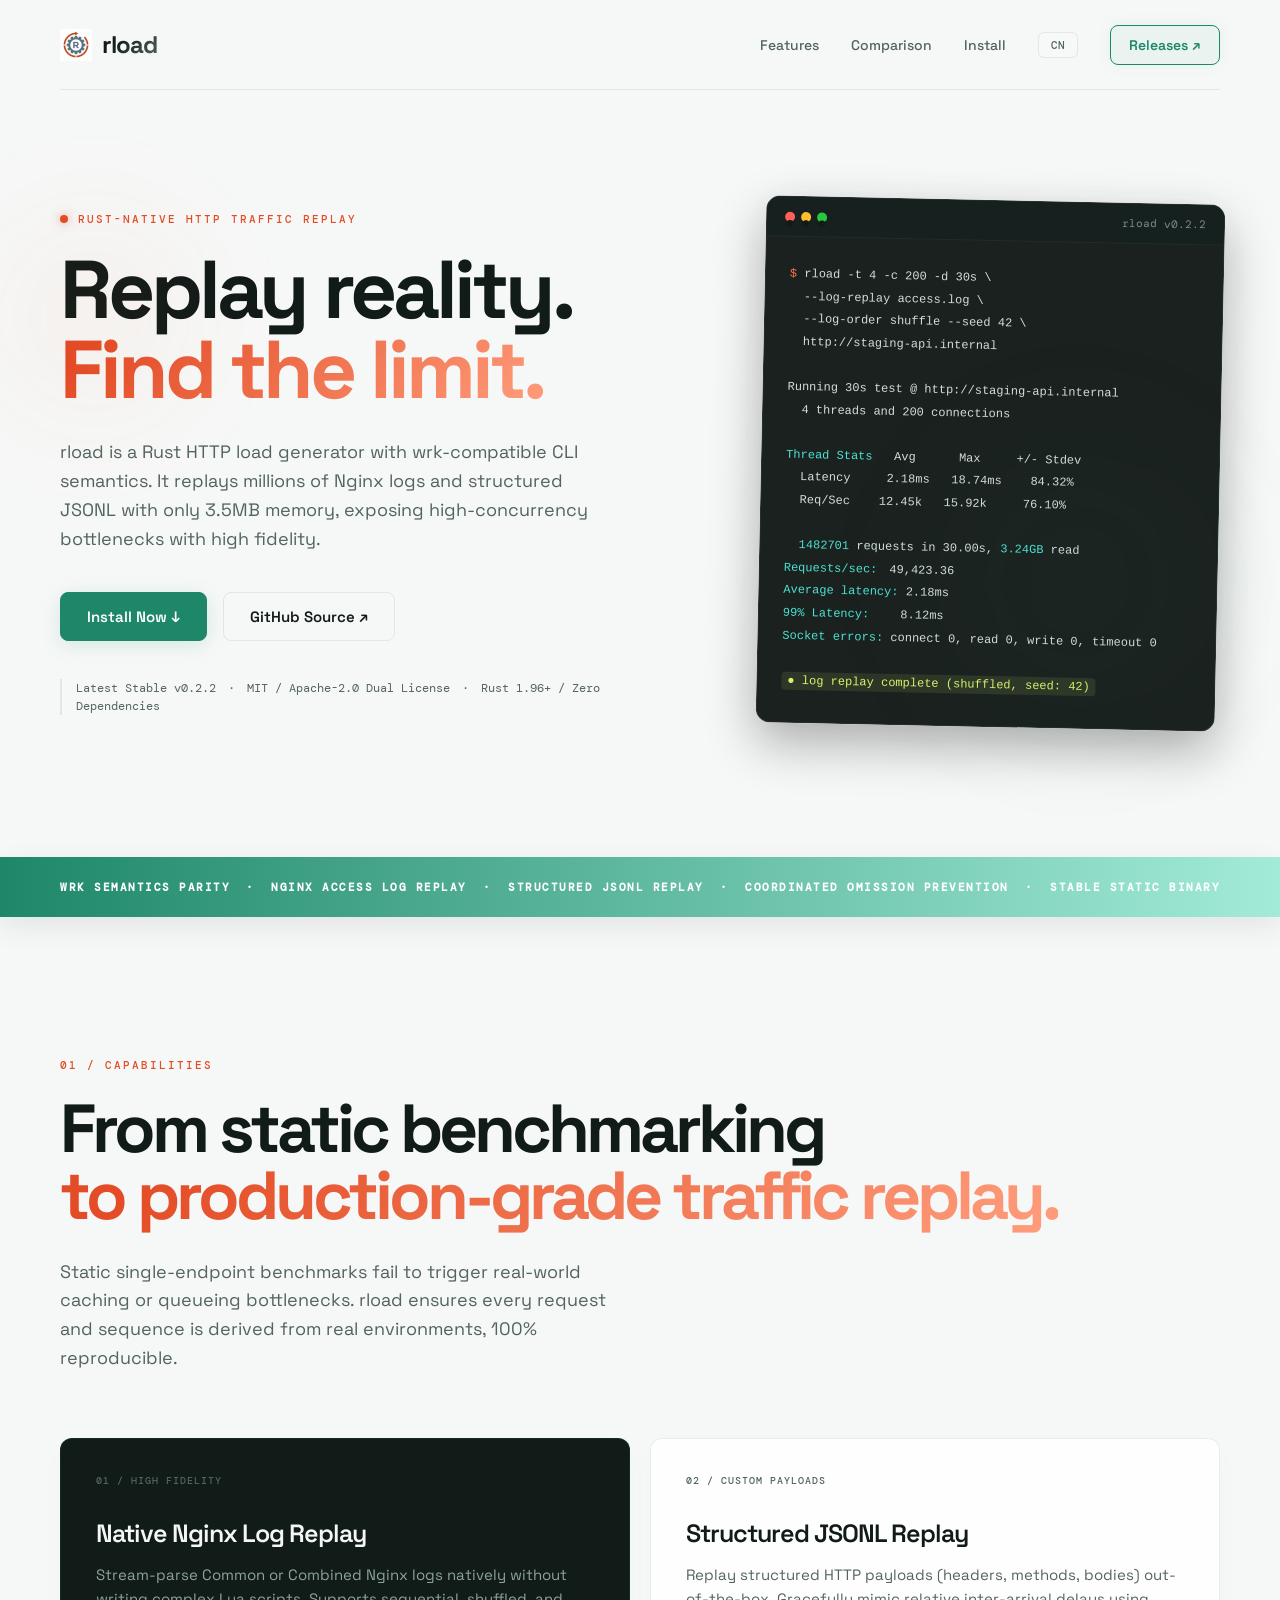
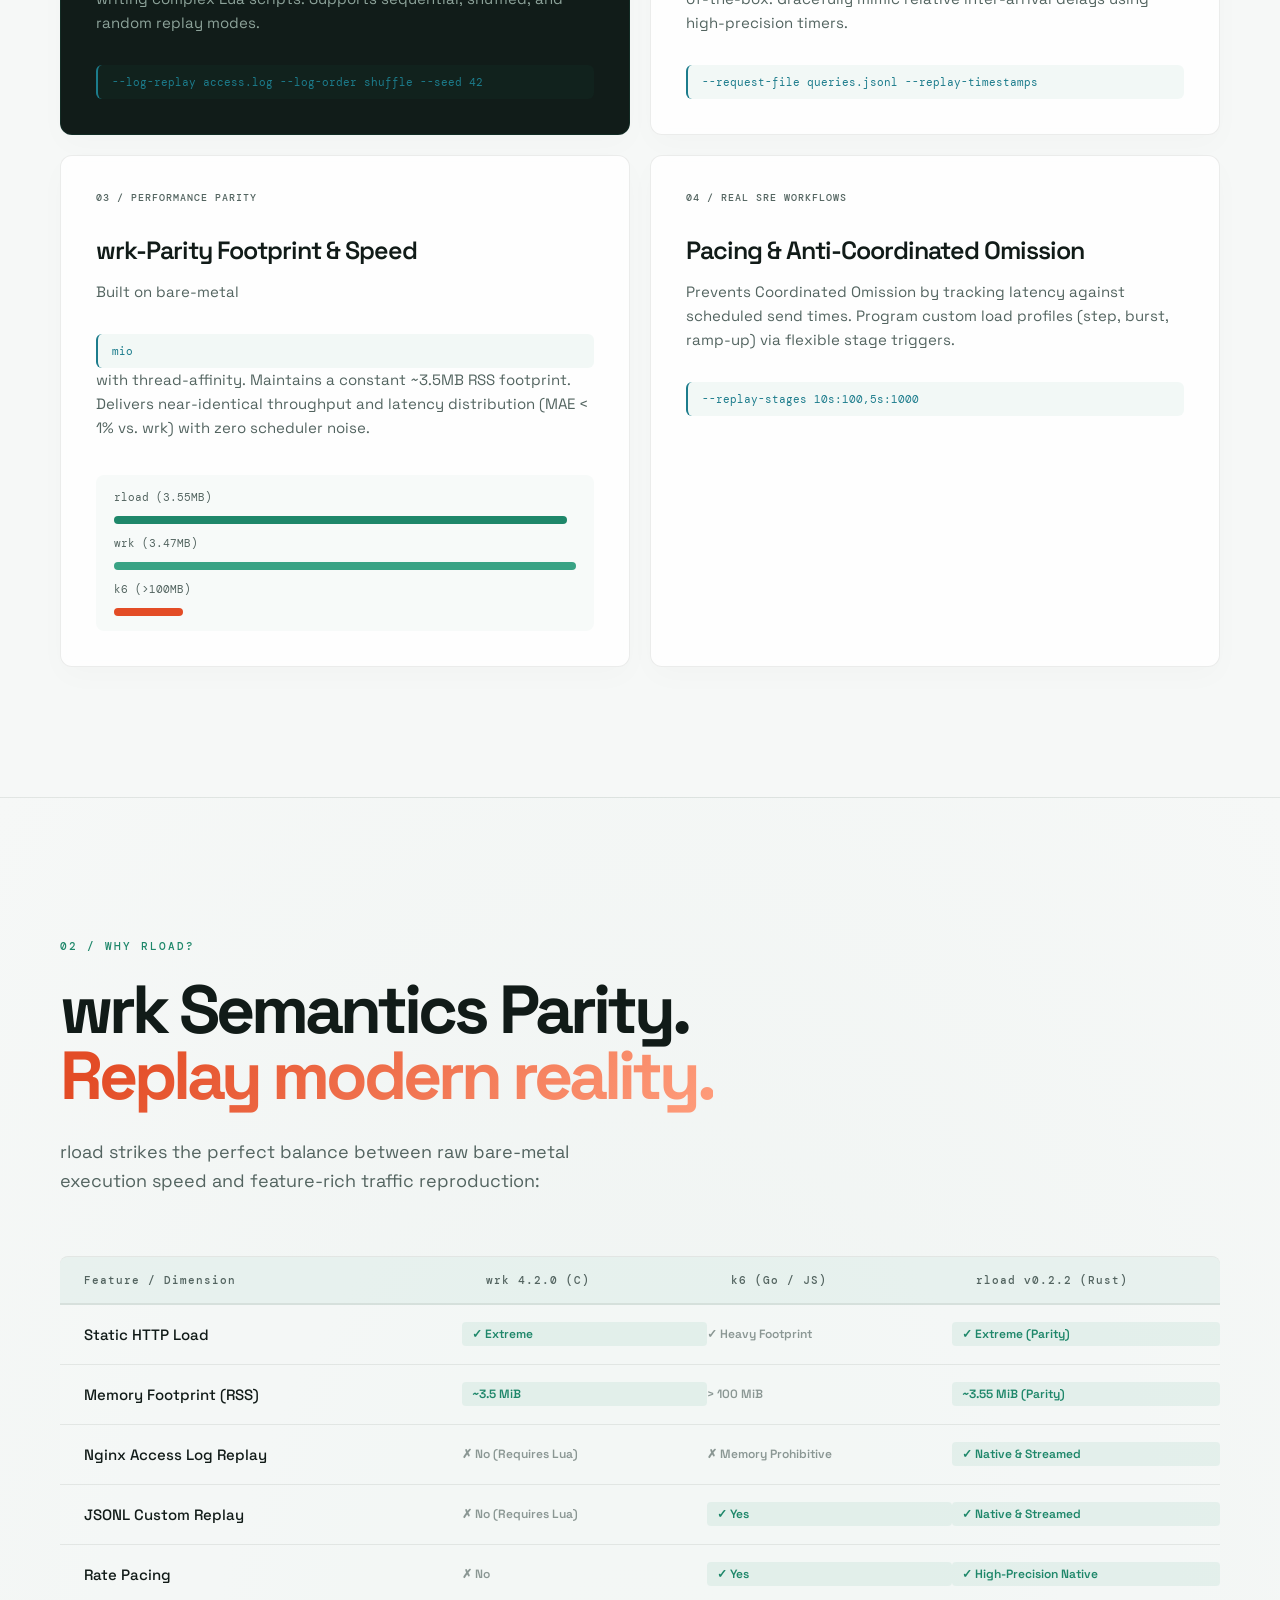
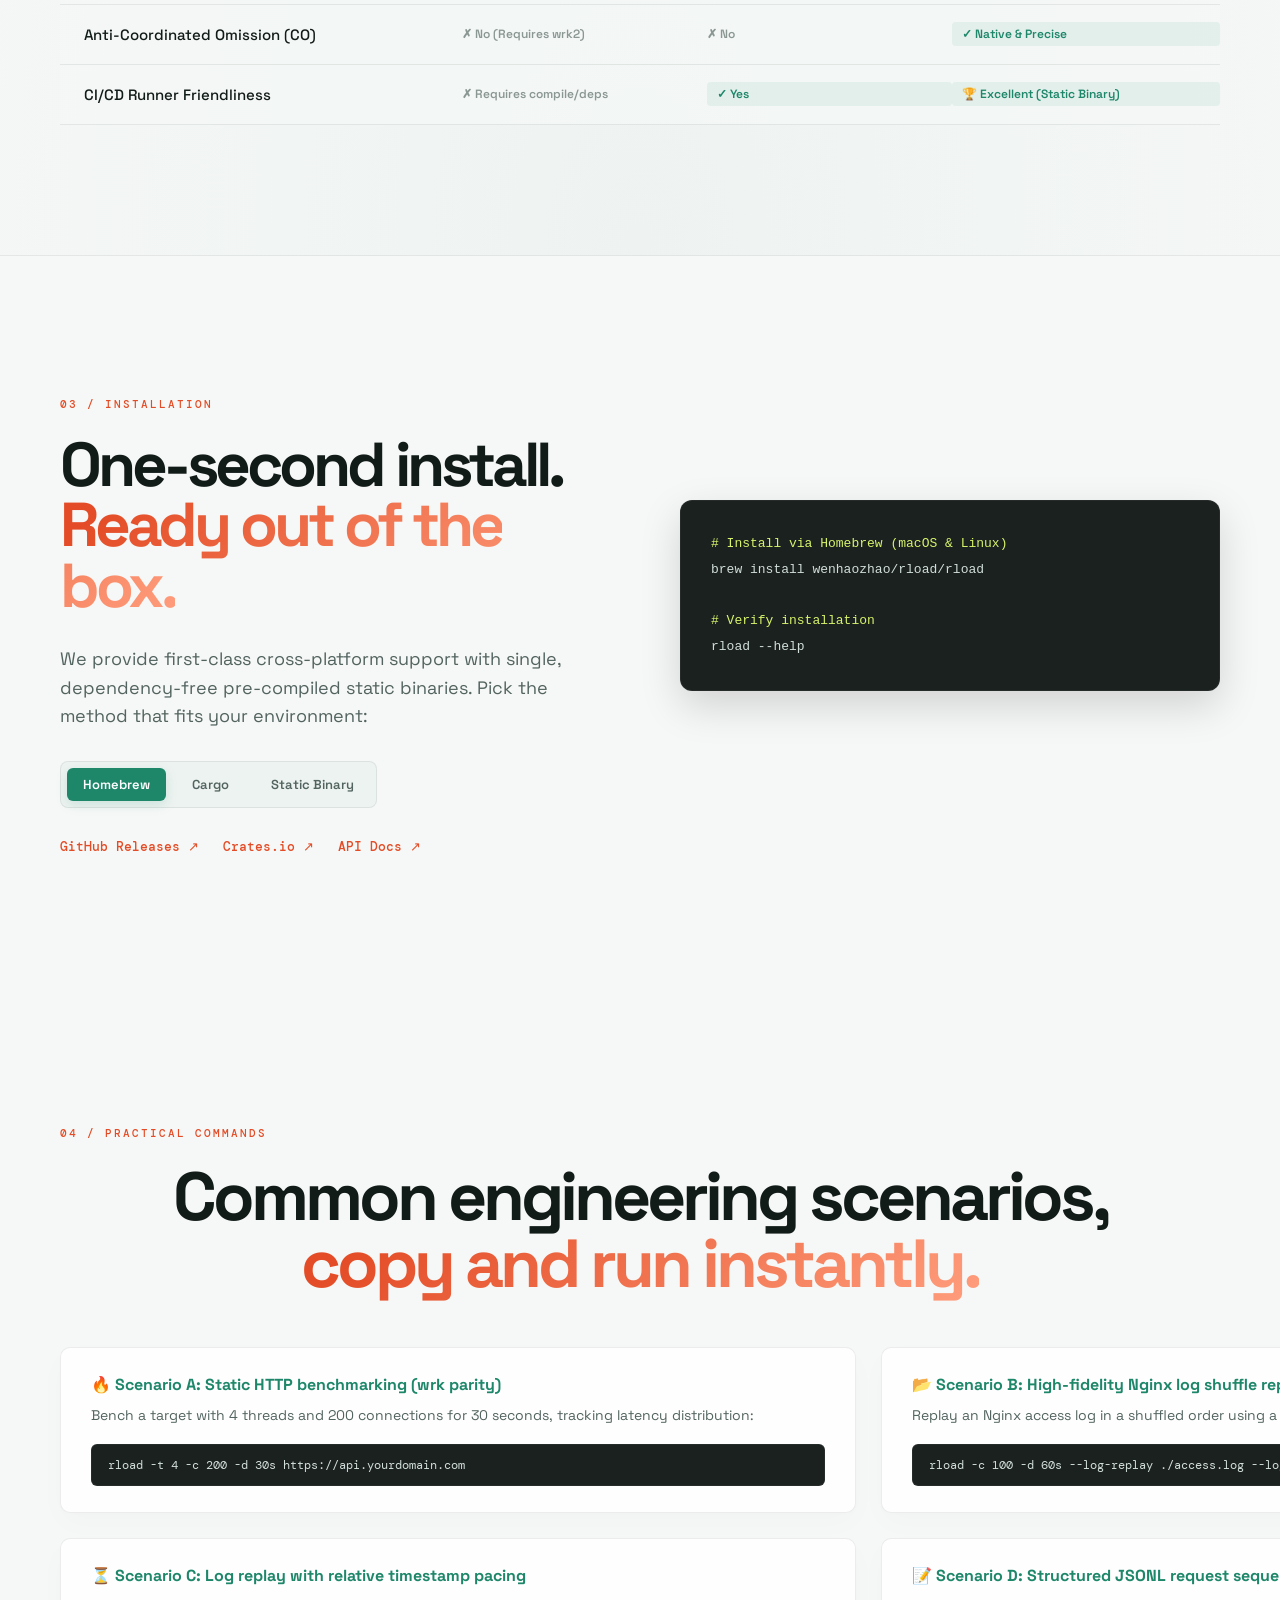
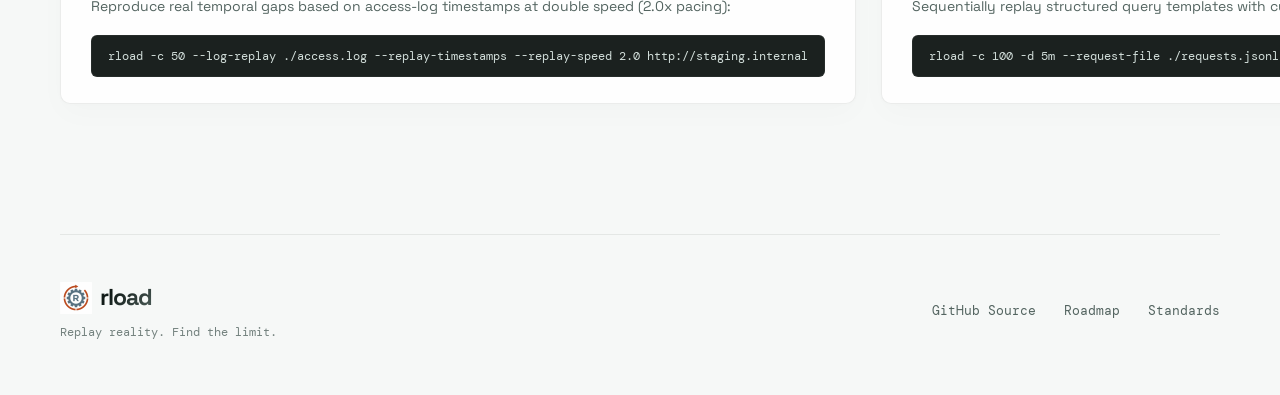
==== website/index.html @ a9c8fddb "Update website for rload 0.2.4" ====
<!doctype html>
<html lang="en">
<head>
  <meta charset="utf-8">
  <meta name="viewport" content="width=device-width,initial-scale=1">
  <meta name="description" content="rload: Rust-native high-performance HTTP load generator and high-fidelity traffic replay engine.">
  <title>rload 0.2.4 · Replay reality. Find the limit.</title>
  <link rel="stylesheet" href="styles.css">
</head>
<body>
  <!-- Header Navigation -->
  <header class="nav wrap" id="header">
    <a class="logo" href="#top">
      <img src="logo.png" alt="rload logo" class="logo-img">
      <span>rload</span>
    </a>
    <nav>
      <a href="#features">Features</a>
      <a href="#compare">Comparison</a>
      <a href="#install">Install</a>
      <a href="./index.zh-cn.html" class="lang-switch">CN</a>
      <a class="nav-cta" href="https://github.com/wenhaozhao/rload/releases">Releases ↗</a>
    </nav>
  </header>

  <main id="top">
    <!-- Hero Section -->
    <section class="hero wrap" id="hero-section">
      <div class="hero-content">
        <p class="eyebrow"><i></i> RUST-NATIVE HTTP TRAFFIC REPLAY</p>
        <h1>Replay reality.<br><em>Find the limit.</em></h1>
        <p class="lead">rload is a Rust HTTP load generator with wrk-compatible CLI semantics. It replays millions of Nginx logs and structured JSONL with only 3.5MB memory, exposing high-concurrency bottlenecks with high fidelity.</p>
        <div class="actions">
          <a class="button primary" href="#install">Install Now ↓</a>
          <a class="button" href="https://github.com/wenhaozhao/rload" target="_blank" rel="noopener noreferrer">GitHub Source ↗</a>
        </div>
        <p class="meta">Latest Stable v0.2.2　·　MIT / Apache-2.0 Dual License　·　Rust 1.96+ / Zero Dependencies</p>
      </div>

      <!-- Terminal Preview -->
      <div class="terminal" id="terminal-preview">
        <div class="term-head">
          <span>●</span><span>●</span><span>●</span>
          <b>rload v0.2.2</b>
        </div>
        <pre><code><em>$</em> rload -t 4 -c 200 -d 30s \<br>  --log-replay access.log \<br>  --log-order shuffle --seed 42 \<br>  http://staging-api.internal<br><br>Running 30s test @ http://staging-api.internal<br>  4 threads and 200 connections<br><br><strong>Thread Stats</strong>   Avg      Max     +/- Stdev<br>  Latency     2.18ms   18.74ms    84.32%<br>  Req/Sec    12.45k   15.92k     76.10%<br><br>  <strong>1482701</strong> requests in 30.00s, <strong>3.24GB</strong> read<br><strong>Requests/sec:</strong>　49,423.36<br><strong>Average latency:</strong> 2.18ms<br><strong>99% Latency:</strong>　　 8.12ms<br><strong>Socket errors:</strong> connect 0, read 0, write 0, timeout 0<br><br><mark>● log replay complete (shuffled, seed: 42)</mark></code></pre>
      </div>
    </section>

    <!-- Scrolling Ribbon -->
    <div class="ribbon" id="feature-ribbon">
      <div class="wrap">
        <span>WRK SEMANTICS PARITY</span>
        <span>·</span>
        <span>NGINX ACCESS LOG REPLAY</span>
        <span>·</span>
        <span>STRUCTURED JSONL REPLAY</span>
        <span>·</span>
        <span>COORDINATED OMISSION PREVENTION</span>
        <span>·</span>
        <span>STABLE STATIC BINARY</span>
      </div>
    </div>

    <!-- 01 Core Features -->
    <section id="features" class="section wrap">
      <p class="eyebrow">01 / Capabilities</p>
      <h2>From static benchmarking<br><em>to production-grade traffic replay.</em></h2>
      <p class="section-lead">Static single-endpoint benchmarks fail to trigger real-world caching or queueing bottlenecks. rload ensures every request and sequence is derived from real environments, 100% reproducible.</p>
      
      <div class="cards" id="feature-cards">
        <article class="card dark">
          <small>01 / HIGH FIDELITY</small>
          <h3>Native Nginx Log Replay</h3>
          <p>Stream-parse Common or Combined Nginx logs natively without writing complex Lua scripts. Supports sequential, shuffled, and random replay modes.</p>
          <code>--log-replay access.log --log-order shuffle --seed 42</code>
        </article>
        
        <article class="card">
          <small>02 / CUSTOM PAYLOADS</small>
          <h3>Structured JSONL Replay</h3>
          <p>Replay structured HTTP payloads (headers, methods, bodies) out-of-the-box. Gracefully mimic relative inter-arrival delays using high-precision timers.</p>
          <code>--request-file queries.jsonl --replay-timestamps</code>
        </article>
        
        <article class="card">
          <small>03 / PERFORMANCE PARITY</small>
          <h3>wrk-Parity Footprint & Speed</h3>
          <p>Built on bare-metal <code>mio</code> with thread-affinity. Maintains a constant ~3.5MB RSS footprint. Delivers near-identical throughput and latency distribution (MAE &lt; 1% vs. wrk) with zero scheduler noise.</p>
          <div class="bars">
            <span class="bar-label">rload (3.55MB)</span><i></i>
            <span class="bar-label">wrk (3.47MB)</span><i></i>
            <span class="bar-label">k6 (&gt;100MB)</span><i></i>
          </div>
        </article>
        
        <article class="card orange">
          <small>04 / REAL SRE WORKFLOWS</small>
          <h3>Pacing & Anti-Coordinated Omission</h3>
          <p>Prevents Coordinated Omission by tracking latency against scheduled send times. Program custom load profiles (step, burst, ramp-up) via flexible stage triggers.</p>
          <code>--replay-stages 10s:100,5s:1000</code>
        </article>
      </div>
    </section>

    <!-- 02 Comparison Section -->
    <section id="compare" class="contrast">
      <div class="section wrap">
        <p class="eyebrow lime">02 / Why rload?</p>
        <h2>wrk Semantics Parity.<br><em>Replay modern reality.</em></h2>
        <p class="section-lead" style="color: var(--text-muted); margin-bottom: 40px;">rload strikes the perfect balance between raw bare-metal execution speed and feature-rich traffic reproduction:</p>
        
        <div class="table" id="comparison-table">
          <div class="thead">
            <span>Feature / Dimension</span>
            <span>wrk 4.2.0 (C)</span>
            <span>k6 (Go / JS)</span>
            <span>rload v0.2.2 (Rust)</span>
          </div>
          <div>
            <span>Static HTTP Load</span>
            <b class="yes">✓ Extreme</b>
            <b class="no">✓ Heavy Footprint</b>
            <b class="yes">✓ Extreme (Parity)</b>
          </div>
          <div>
            <span>Memory Footprint (RSS)</span>
            <b class="yes">~3.5 MiB</b>
            <b class="no">&gt; 100 MiB</b>
            <b class="yes">~3.55 MiB (Parity)</b>
          </div>
          <div>
            <span>Nginx Access Log Replay</span>
            <b class="no">✗ No (Requires Lua)</b>
            <b class="no">✗ Memory Prohibitive</b>
            <b class="yes">✓ Native & Streamed</b>
          </div>
          <div>
            <span>JSONL Custom Replay</span>
            <b class="no">✗ No (Requires Lua)</b>
            <b class="yes">✓ Yes</b>
            <b class="yes">✓ Native & Streamed</b>
          </div>
          <div>
            <span>Rate Pacing</span>
            <b class="no">✗ No</b>
            <b class="yes">✓ Yes</b>
            <b class="yes">✓ High-Precision Native</b>
          </div>
          <div>
            <span>Anti-Coordinated Omission (CO)</span>
            <b class="no">✗ No (Requires wrk2)</b>
            <b class="no">✗ No</b>
            <b class="yes">✓ Native & Precise</b>
          </div>
          <div>
            <span>CI/CD Runner Friendliness</span>
            <b class="no">✗ Requires compile/deps</b>
            <b class="yes">✓ Yes</b>
            <b class="yes">🏆 Excellent (Static Binary)</b>
          </div>
        </div>
      </div>
    </section>

    <!-- 03 Install Guidelines -->
    <section id="install" class="section wrap install">
      <div class="install-text">
        <p class="eyebrow">03 / Installation</p>
        <h2>One-second install.<br><em>Ready out of the box.</em></h2>
        <p class="section-lead">We provide first-class cross-platform support with single, dependency-free pre-compiled static binaries. Pick the method that fits your environment:</p>
        
        <div class="install-tabs">
          <button class="tab-btn active" onclick="switchInstallTab('brew')">Homebrew</button>
          <button class="tab-btn" onclick="switchInstallTab('cargo')">Cargo</button>
          <button class="tab-btn" onclick="switchInstallTab('binary')">Static Binary</button>
        </div>

        <div class="links">
          <a href="https://github.com/wenhaozhao/rload/releases" target="_blank" rel="noopener noreferrer">GitHub Releases ↗</a>
          <a href="https://crates.io/crates/rload" target="_blank" rel="noopener noreferrer">Crates.io ↗</a>
          <a href="https://docs.rs/rload" target="_blank" rel="noopener noreferrer">API Docs ↗</a>
        </div>
      </div>

      <div class="install-code-container">
        <!-- Homebrew Tab Code -->
        <pre class="install-code active" id="code-brew"><code><span># Install via Homebrew (macOS & Linux)</span><br>brew install wenhaozhao/rload/rload<br><br><span># Verify installation</span><br>rload --help</code></pre>
        
        <!-- Cargo Tab Code -->
        <pre class="install-code" id="code-cargo"><code><span># Install via cargo (for Rust toolchains)</span><br>cargo install rload<br><br><span># Ensure ~/.cargo/bin is in your PATH</span><br>rload --help</code></pre>
        
        <!-- Static Binary Tab Code -->
        <pre class="install-code" id="code-binary"><code><span># For container & minimal server environments</span><br><span># 1. Download the archive for your architecture from GitHub Releases</span><br><span># 2. Extract and move the binary into your PATH, e.g.:</span><br>tar -xvf rload-v0.2.2-x86_64-unknown-linux-musl.tar.gz<br>sudo mv rload /usr/local/bin/<br><br><span># 3. Verify execution</span><br>rload --help</code></pre>
      </div>
    </section>

    <!-- 04 Practical Commands -->
    <section class="section wrap quickstart" id="quickstart-section">
      <p class="eyebrow">04 / Practical Commands</p>
      <h2>Common engineering scenarios,<br><em>copy and run instantly.</em></h2>
      <div class="quickstart-grid">
        <div class="qs-item">
          <h4>🔥 Scenario A: Static HTTP benchmarking (wrk parity)</h4>
          <p>Bench a target with 4 threads and 200 connections for 30 seconds, tracking latency distribution:</p>
          <pre><code>rload -t 4 -c 200 -d 30s https://api.yourdomain.com</code></pre>
        </div>
        <div class="qs-item">
          <h4>📂 Scenario B: High-fidelity Nginx log shuffle replay</h4>
          <p>Replay an Nginx access log in a shuffled order using a deterministic seed for reproducible results:</p>
          <pre><code>rload -c 100 -d 60s --log-replay ./access.log --log-order shuffle --seed 12345 http://staging.internal</code></pre>
        </div>
        <div class="qs-item">
          <h4>⏳ Scenario C: Log replay with relative timestamp pacing</h4>
          <p>Reproduce real temporal gaps based on access-log timestamps at double speed (2.0x pacing):</p>
          <pre><code>rload -c 50 --log-replay ./access.log --replay-timestamps --replay-speed 2.0 http://staging.internal</code></pre>
        </div>
        <div class="qs-item">
          <h4>📝 Scenario D: Structured JSONL request sequence replay</h4>
          <p>Sequentially replay structured query templates with custom headers, methods, and payloads:</p>
          <pre><code>rload -c 100 -d 5m --request-file ./requests.jsonl http://staging.internal</code></pre>
        </div>
      </div>
    </section>
  </main>

  <!-- Footer -->
  <footer class="footer wrap">
    <div class="footer-brand">
      <a class="logo" href="#top">
        <img src="logo.png" alt="rload logo" class="logo-img">
        <span>rload</span>
      </a>
      <p>Replay reality. Find the limit.</p>
    </div>
    <div class="footer-links">
      <a href="https://github.com/wenhaozhao/rload" target="_blank" rel="noopener noreferrer">GitHub Source</a>
      <a href="https://github.com/wenhaozhao/rload/blob/main/ROADMAP.md" target="_blank" rel="noopener noreferrer">Roadmap</a>
      <a href="https://github.com/wenhaozhao/rload/blob/main/CODING_STANDARDS.md" target="_blank" rel="noopener noreferrer">Standards</a>
    </div>
  </footer>

  <!-- Easy Tab-Switching Logic -->
  <script>
    function switchInstallTab(tabId) {
      // Toggle button states
      document.querySelectorAll('.tab-btn').forEach(btn => {
        btn.classList.remove('active');
      });
      event.target.classList.add('active');

      // Toggle code block display
      document.querySelectorAll('.install-code').forEach(codeBlock => {
        codeBlock.classList.remove('active');
      });
      document.getElementById('code-' + tabId).classList.add('active');
    }
  </script>
</body>
</html>
---- website/styles.css ----
@import url('https://fonts.googleapis.com/css2?family=DM+Mono:wght@400;500&family=Space+Grotesk:wght@400;500;600;700&display=swap');

/* ========================================== */
/* 设计系统：极致清爽、明亮现代风格 (Default Light Theme) */
/* ========================================== */
:root {
  --bg-dark: #f6f8f7;
  --bg-dark-rgb: 246, 248, 247;
  --card-dark: rgba(255, 255, 255, 0.82);
  --text-light: #111b18;
  --text-muted: #536460;
  --primary-lime: #1e876a;
  --primary-lime-rgb: 30, 135, 106;
  --accent-orange: #e34c26;
  --accent-orange-rgb: 227, 76, 38;
  --accent-blue: #1c7c8c;
  --border-color: rgba(17, 27, 24, 0.08);
  --line-light: rgba(0, 0, 0, 0.04);
  --card-shadow: 0 10px 30px rgba(0, 0, 0, 0.02), 0 1px 3px rgba(0, 0, 0, 0.01);
  --ribbon-bg: linear-gradient(90deg, #1e876a 0%, #a2ebd8 100%);
  --ribbon-text: #ffffff;
  --contrast-bg: radial-gradient(ellipse at bottom, #eef3f1 0%, var(--bg-dark) 100%);
  --tab-active-text: #ffffff;
}

/* ========================================== */
/* 自动切换：高拟真暗色调、玻璃拟态与霓虹微光 (Auto Dark Theme) */
/* ========================================== */
@media (prefers-color-scheme: dark) {
  :root {
    --bg-dark: #0a0f0e;
    --bg-dark-rgb: 10, 15, 14;
    --card-dark: rgba(18, 28, 26, 0.65);
    --text-light: #f3f6f4;
    --text-muted: #8da39a;
    --primary-lime: #d8f36b;
    --primary-lime-rgb: 216, 243, 107;
    --accent-orange: #ff7449;
    --accent-orange-rgb: 255, 116, 73;
    --accent-blue: #4ce1d1;
    --border-color: rgba(52, 72, 63, 0.45);
    --line-light: rgba(255, 255, 255, 0.08);
    --card-shadow: 0 15px 35px rgba(0, 0, 0, 0.3), 0 0 25px rgba(216, 243, 107, 0.03);
    --ribbon-bg: linear-gradient(90deg, #d8f36b 0%, #edfca1 100%);
    --ribbon-text: #0a0f0e;
    --contrast-bg: radial-gradient(ellipse at bottom, rgba(13, 20, 18, 0.9) 0%, var(--bg-dark) 80%);
    --tab-active-text: #0a0f0e;
  }
}

* {
  box-sizing: border-box;
}

html {
  scroll-behavior: smooth;
  background-color: var(--bg-dark);
}

body {
  margin: 0;
  background: var(--bg-dark);
  color: var(--text-light);
  font-family: 'Space Grotesk', -apple-system, sans-serif;
  overflow-x: hidden;
  -webkit-font-smoothing: antialiased;
}

a {
  color: inherit;
  text-decoration: none;
  transition: all 0.25s ease;
}

.wrap {
  width: min(1160px, calc(100% - 48px));
  margin: auto;
}

/* 导航栏美化 */
.nav {
  height: 90px;
  display: flex;
  align-items: center;
  justify-content: space-between;
  border-bottom: 1px solid var(--border-color);
  backdrop-filter: blur(12px);
  position: sticky;
  top: 0;
  z-index: 100;
  background: rgba(var(--bg-dark-rgb), 0.82);
}

.logo {
  font-size: 24px;
  font-weight: 700;
  letter-spacing: -1px;
  display: flex;
  align-items: center;
  gap: 10px;
  color: var(--text-light);
}

.logo-img {
  width: 32px;
  height: 32px;
  display: inline-block;
  object-fit: contain;
  transition: transform 0.6s cubic-bezier(0.175, 0.885, 0.32, 1.275);
}

.logo:hover .logo-img {
  transform: rotate(360deg);
}

.logo span {
  background: linear-gradient(135deg, var(--text-light) 30%, var(--text-muted) 100%);
  -webkit-background-clip: text;
  -webkit-text-fill-color: transparent;
}

nav {
  display: flex;
  gap: 32px;
  align-items: center;
  color: var(--text-muted);
  font-size: 14px;
  font-weight: 500;
}

nav a:not(.nav-cta):hover {
  color: var(--primary-lime);
  text-shadow: 0 0 10px rgba(var(--primary-lime-rgb), 0.15);
}

.nav-cta {
  padding: 10px 18px;
  border: 1px solid var(--primary-lime);
  border-radius: 8px;
  color: var(--primary-lime);
  background: rgba(var(--primary-lime-rgb), 0.05);
  font-weight: 600;
  box-shadow: 0 0 15px rgba(var(--primary-lime-rgb), 0.08);
}

.nav-cta:hover {
  background: var(--primary-lime);
  color: var(--tab-active-text);
  box-shadow: 0 0 25px rgba(var(--primary-lime-rgb), 0.25);
  transform: translateY(-2px);
}

/* Hero 区块美化 */
.hero {
  display: grid;
  grid-template-columns: 1.15fr .85fr;
  gap: 80px;
  align-items: center;
  padding: 110px 0 130px;
  position: relative;
}

/* 渐变装饰背景背景球 */
.hero::before {
  content: '';
  position: absolute;
  top: 10%;
  left: -10%;
  width: 300px;
  height: 300px;
  border-radius: 50%;
  background: radial-gradient(circle, rgba(var(--accent-orange-rgb), 0.06) 0%, transparent 70%);
  filter: blur(50px);
  pointer-events: none;
}

.hero::after {
  content: '';
  position: absolute;
  bottom: 10%;
  right: -5%;
  width: 400px;
  height: 400px;
  border-radius: 50%;
  background: radial-gradient(circle, rgba(var(--primary-lime-rgb), 0.06) 0%, transparent 70%);
  filter: blur(60px);
  pointer-events: none;
}

.eyebrow {
  font: 500 11px 'DM Mono', monospace;
  letter-spacing: 2px;
  color: var(--accent-orange);
  text-transform: uppercase;
  display: flex;
  align-items: center;
  margin-bottom: 24px;
}

.eyebrow i {
  display: inline-block;
  width: 8px;
  height: 8px;
  border-radius: 50%;
  background: var(--accent-orange);
  margin-right: 10px;
  box-shadow: 0 0 10px rgba(var(--accent-orange-rgb), 0.5);
  animation: pulse-glow 2s infinite alternate;
}

@keyframes pulse-glow {
  0% { transform: scale(0.9); opacity: 0.6; box-shadow: 0 0 5px rgba(var(--accent-orange-rgb), 0.3); }
  100% { transform: scale(1.1); opacity: 1; box-shadow: 0 0 12px rgba(var(--accent-orange-rgb), 0.6); }
}

h1, h2 {
  font-size: clamp(48px, 6.5vw, 82px);
  line-height: 0.98;
  letter-spacing: -4px;
  margin: 0 0 28px;
  font-weight: 700;
  color: var(--text-light);
}

h1 em, h2 em {
  background: linear-gradient(135deg, var(--accent-orange) 10%, #ff9e7d 100%);
  -webkit-background-clip: text;
  -webkit-text-fill-color: transparent;
  font-style: normal;
}

.lead {
  max-width: 530px;
  font-size: 18px;
  line-height: 1.6;
  color: var(--text-muted);
}

.actions {
  display: flex;
  gap: 16px;
  margin: 38px 0;
}

.button {
  display: inline-block;
  padding: 14px 26px;
  border-radius: 8px;
  font-size: 15px;
  font-weight: 600;
  border: 1px solid var(--border-color);
  background: transparent;
  color: var(--text-light);
  cursor: pointer;
}

.button:hover {
  border-color: var(--text-light);
  transform: translateY(-2px);
}

.button.primary {
  background: var(--primary-lime);
  color: var(--tab-active-text);
  border-color: var(--primary-lime);
  box-shadow: 0 4px 20px rgba(var(--primary-lime-rgb), 0.15);
}

.button.primary:hover {
  background: #25a47e;
  border-color: #25a47e;
  box-shadow: 0 6px 25px rgba(var(--primary-lime-rgb), 0.3);
}

@media (prefers-color-scheme: dark) {
  .button.primary:hover {
    background: #edfca1;
    border-color: #edfca1;
  }
}

.meta {
  font: 12px/1.5 'DM Mono', monospace;
  color: var(--text-muted);
  border-left: 2px solid var(--border-color);
  padding-left: 14px;
}

/* 仿真终端美化 (始终保持高对比度暗调，极为专业) */
.terminal {
  background: rgba(13, 20, 18, 0.94);
  border-radius: 14px;
  border: 1px solid rgba(255, 255, 255, 0.08);
  box-shadow: 0 20px 50px rgba(0,0,0,0.3), 0 0 40px rgba(var(--primary-lime-rgb), 0.02);
  overflow: hidden;
  transform: rotate(1.2deg);
  transition: all 0.4s ease;
}

.terminal:hover {
  transform: rotate(0deg) scale(1.02);
  box-shadow: 0 30px 60px rgba(0,0,0,0.4), 0 0 50px rgba(var(--primary-lime-rgb), 0.06);
  border-color: rgba(var(--primary-lime-rgb), 0.3);
}

.term-head {
  height: 40px;
  background: rgba(22, 33, 30, 0.9);
  display: flex;
  align-items: center;
  padding: 0 18px;
  border-bottom: 1px solid rgba(255, 255, 255, 0.05);
}

.term-head span {
  display: inline-block;
  width: 10px;
  height: 10px;
  border-radius: 50%;
  margin-right: 6px;
  background: #ff5f56;
}

.term-head span:nth-child(2) { background: #ffbd2e; }
.term-head span:nth-child(3) { background: #27c93f; }

.term-head b {
  font: 11px/1 'DM Mono', monospace;
  color: #7d8c89;
  margin-left: auto;
}

.terminal pre {
  margin: 0;
  padding: 26px 24px 30px;
  color: #d2deda;
  font: 12px/1.8 'DM Mono', monospace;
  min-height: 320px;
  overflow-x: auto;
}

.terminal em {
  color: #ff7449;
  font-style: normal;
}

.terminal strong {
  color: #4ce1d1;
  font-weight: 500;
}

.terminal mark {
  background: rgba(216, 243, 107, 0.1);
  padding: 2px 6px;
  border-radius: 4px;
  color: #d8f36b;
}

/* 滚动丝带美化 */
.ribbon {
  background: var(--ribbon-bg);
  color: var(--ribbon-text);
  font: 600 11px 'DM Mono', monospace;
  letter-spacing: 1.5px;
  box-shadow: 0 10px 30px rgba(0,0,0,0.08);
}

.ribbon .wrap {
  height: 60px;
  display: flex;
  justify-content: space-between;
  align-items: center;
  overflow: hidden;
  white-space: nowrap;
}

/* 01 核心功能卡片区 */
.section {
  padding: 130px 0;
}

.section h2 {
  font-size: clamp(40px, 5.5vw, 68px);
}

.section-lead {
  color: var(--text-muted);
  font-size: 18px;
  line-height: 1.6;
  max-width: 580px;
}

.cards {
  display: grid;
  grid-template-columns: repeat(2, 1fr);
  gap: 20px;
  margin-top: 65px;
}

.card {
  min-height: 270px;
  padding: 35px;
  background: var(--card-dark);
  border: 1px solid var(--border-color);
  border-radius: 12px;
  position: relative;
  transition: all 0.3s cubic-bezier(0.165, 0.84, 0.44, 1);
  overflow: hidden;
  backdrop-filter: blur(8px);
  box-shadow: var(--card-shadow);
}

.card::before {
  content: '';
  position: absolute;
  top: 0;
  left: 0;
  width: 100%;
  height: 3px;
  background: transparent;
  transition: all 0.3s ease;
}

.card:hover {
  transform: translateY(-6px);
  border-color: rgba(var(--primary-lime-rgb), 0.25);
  box-shadow: 0 15px 35px rgba(0,0,0,0.06);
}

@media (prefers-color-scheme: dark) {
  .card:hover {
    box-shadow: 0 15px 35px rgba(0,0,0,0.3), 0 0 25px rgba(216, 243, 107, 0.03);
  }
}

.card:hover::before {
  background: var(--primary-lime);
}

.card.dark {
  background: #111c19;
  color: #f3f6f4;
  border-color: rgba(30, 135, 106, 0.15);
}

.card.dark p {
  color: #8da39a;
}

.card.dark small {
  color: #536460;
}

@media (prefers-color-scheme: dark) {
  .card.dark {
    background: rgba(13, 20, 18, 0.85);
    border-color: rgba(var(--primary-lime-rgb), 0.15);
  }
  .card.dark p {
    color: #8da39a;
  }
  .card.dark small {
    color: var(--text-muted);
  }
}

.card.dark:hover {
  border-color: var(--primary-lime);
}

.card.orange:hover::before {
  background: var(--accent-orange);
}

.card.orange:hover {
  border-color: rgba(var(--accent-orange-rgb), 0.3);
}

.card small {
  display: block;
  font: 500 10px 'DM Mono', monospace;
  color: var(--text-muted);
  margin-bottom: 30px;
  letter-spacing: 1px;
}

.card h3 {
  font-size: 25px;
  letter-spacing: -1px;
  margin: 0 0 14px;
  font-weight: 600;
}

.card p {
  font-size: 15px;
  line-height: 1.6;
  color: var(--text-muted);
  margin: 0;
}

.card code {
  display: block;
  margin-top: 30px;
  color: var(--accent-blue);
  font: 11px 'DM Mono', monospace;
  background: rgba(var(--primary-lime-rgb), 0.05);
  padding: 10px 14px;
  border-radius: 6px;
  border-left: 2px solid var(--accent-blue);
  overflow-x: auto;
}

/* 功能卡片-对齐图表 */
.bars {
  margin-top: 35px;
  padding: 15px 18px;
  background: rgba(var(--primary-lime-rgb), 0.03);
  border-radius: 8px;
  display: flex;
  flex-direction: column;
  gap: 12px;
}

.bar-label {
  font: 11px 'DM Mono', monospace;
  color: var(--text-muted);
  display: block;
}

.bars i {
  display: block;
  height: 8px;
  border-radius: 4px;
  background: var(--primary-lime);
  width: 98%;
  transition: width 1s ease;
}

.bars i:nth-of-type(2) {
  background: #39a385;
  width: 100%;
}

@media (prefers-color-scheme: dark) {
  .bars i:nth-of-type(2) {
    background: #bfdb58;
  }
}

.bars i:nth-of-type(3) {
  background: var(--accent-orange);
  width: 15%;
}

/* 02 对比表格区美化 */
.contrast {
  background: var(--contrast-bg);
  border-top: 1px solid var(--border-color);
  border-bottom: 1px solid var(--border-color);
}

.contrast .eyebrow {
  color: var(--primary-lime);
}

.table {
  border-top: 1px solid var(--border-color);
  margin-top: 60px;
  font-size: 15px;
  background: rgba(var(--bg-dark-rgb), 0.6);
  border-radius: 8px 8px 0 0;
  overflow: hidden;
}

.table > div {
  display: grid;
  grid-template-columns: 1.8fr 1.1fr 1.1fr 1.2fr;
  min-height: 60px;
  align-items: center;
  border-bottom: 1px solid var(--border-color);
}

.table > div:not(.thead):hover {
  background: rgba(var(--primary-lime-rgb), 0.03);
}

.table span {
  padding-left: 24px;
  font-weight: 500;
}

.table b {
  font: 12px 'Space Grotesk', sans-serif;
  font-weight: 600;
}

.table b.yes {
  color: var(--primary-lime);
  background: rgba(var(--primary-lime-rgb), 0.08);
  padding: 4px 10px;
  border-radius: 4px;
  display: inline-block;
}

.table b.no {
  color: var(--text-muted);
  opacity: 0.65;
}

.thead {
  font: 600 11px 'DM Mono', monospace;
  letter-spacing: 1px;
  color: var(--text-muted);
  min-height: 48px !important;
  background: rgba(var(--primary-lime-rgb), 0.06);
  border-bottom: 2px solid var(--border-color) !important;
}

/* 03 安装引导美化 & Tabs */
.install {
  display: grid;
  grid-template-columns: 1fr 1fr;
  gap: 80px;
  align-items: center;
}

.install-text h2 {
  font-size: clamp(38px, 5vw, 62px);
}

.install-tabs {
  display: flex;
  gap: 10px;
  margin: 30px 0 20px;
  background: rgba(var(--primary-lime-rgb), 0.04);
  padding: 6px;
  border-radius: 8px;
  width: max-content;
  border: 1px solid var(--border-color);
}

.tab-btn {
  background: transparent;
  border: none;
  color: var(--text-muted);
  padding: 8px 16px;
  font-size: 13px;
  font-weight: 600;
  border-radius: 6px;
  cursor: pointer;
  transition: all 0.25s ease;
  font-family: 'Space Grotesk', sans-serif;
}

.tab-btn:hover {
  color: var(--text-light);
}

.tab-btn.active {
  background: var(--primary-lime);
  color: var(--tab-active-text);
  box-shadow: 0 4px 12px rgba(var(--primary-lime-rgb), 0.15);
}

.links {
  display: flex;
  gap: 24px;
  margin-top: 30px;
  font: 13px 'DM Mono', monospace;
  color: var(--accent-orange);
  font-weight: 500;
}

.links a:hover {
  color: #ff9e7d;
  text-decoration: underline;
}

.install-code-container {
  position: relative;
  min-height: 240px;
}

/* 终端/代码块等在清爽模式下依然采用酷炫暗调，保证代码高可读性 */
.install-code {
  background: rgba(13, 20, 18, 0.94);
  border: 1px solid rgba(255, 255, 255, 0.05);
  color: #d2deda;
  padding: 30px;
  border-radius: 12px;
  box-shadow: 0 15px 40px rgba(0,0,0,0.15);
  font: 13px/1.9 'DM Mono', monospace;
  display: none;
  opacity: 0;
  transform: translateY(10px);
  transition: opacity 0.3s ease, transform 0.3s ease;
  margin: 0;
  width: 100%;
}

.install-code.active {
  display: block;
  opacity: 1;
  transform: translateY(0);
}

.install-code span {
  color: #d8f36b;
}

/* 04 经典实战场景 */
.quickstart h2 {
  text-align: center;
  margin-bottom: 50px;
}

.quickstart-grid {
  display: grid;
  grid-template-columns: repeat(2, 1fr);
  gap: 25px;
}

.qs-item {
  background: var(--card-dark);
  border: 1px solid var(--border-color);
  border-radius: 10px;
  padding: 26px 30px;
  box-shadow: var(--card-shadow);
}

.qs-item h4 {
  font-size: 16px;
  margin: 0 0 10px;
  color: var(--primary-lime);
}

.qs-item p {
  font-size: 14px;
  line-height: 1.5;
  color: var(--text-muted);
  margin: 0 0 18px;
}

.qs-item pre {
  margin: 0;
  background: rgba(13, 20, 18, 0.94);
  border: 1px solid rgba(255, 255, 255, 0.05);
  padding: 12px 16px;
  border-radius: 6px;
  overflow-x: auto;
}

.qs-item code {
  font: 12px 'DM Mono', monospace;
  color: #d2deda;
}

/* 页脚美化 */
.footer {
  border-top: 1px solid var(--border-color);
  padding: 45px 0 55px;
  display: flex;
  align-items: center;
  justify-content: space-between;
  color: var(--text-muted);
  font: 13px/1.5 'DM Mono', monospace;
}

.footer-brand {
  display: flex;
  flex-direction: column;
  gap: 8px;
}

.footer-brand p {
  margin: 0;
  font-size: 12px;
  opacity: 0.8;
}

.footer .logo {
  color: var(--text-light);
  font-size: 23px;
  font-family: 'Space Grotesk', sans-serif;
  gap: 8px;
}

.footer-links {
  display: flex;
  gap: 28px;
}

.footer-links a:hover {
  color: var(--primary-lime);
}

/* 语言切换器 */
.lang-switch {
  padding: 5px 12px;
  border: 1px solid var(--border-color);
  border-radius: 6px;
  font-size: 11px;
  font-family: 'DM Mono', monospace;
  color: var(--text-muted);
  background: rgba(255, 255, 255, 0.02);
  transition: all 0.25s ease;
}

.lang-switch:hover {
  color: var(--primary-lime);
  border-color: var(--primary-lime);
  background: rgba(var(--primary-lime-rgb), 0.05);
  box-shadow: 0 0 10px rgba(var(--primary-lime-rgb), 0.1);
}

/* 响应式适配 */
@media (max-width: 1024px) {
  .hero {
    grid-template-columns: 1fr;
    gap: 55px;
    padding: 80px 0 100px;
  }
  .install {
    grid-template-columns: 1fr;
    gap: 45px;
  }
  .quickstart-grid {
    grid-template-columns: 1fr;
  }
}

@media (max-width: 800px) {
  .wrap {
    width: calc(100% - 32px);
  }
  .nav {
    height: 80px;
  }
  nav a:not(.nav-cta):not(.lang-switch) {
    display: none;
  }
  .cards {
    grid-template-columns: 1fr;
  }
  .table > div {
    grid-template-columns: 1.5fr 1fr 1fr;
  }
  .table > div span:nth-child(2) {
    display: none; /* 在移动端隐藏 wrk2 这一列以适配屏幕宽度 */
  }
  .thead span:nth-child(2) {
    display: none;
  }
  .section {
    padding: 90px 0;
  }
  .footer {
    flex-direction: column;
    gap: 30px;
    align-items: flex-start;
  }
}

@media (max-width: 480px) {
  h1 {
    font-size: 42px;
    letter-spacing: -2px;
  }
  .terminal pre {
    font-size: 11px;
    padding: 20px 16px;
  }
  .ribbon .wrap {
    font-size: 9px;
    gap: 12px;
  }
  .table {
    font-size: 13px;
  }
  .links {
    flex-wrap: wrap;
    gap: 12px;
  }
  .install-tabs {
    flex-wrap: wrap;
  }
}
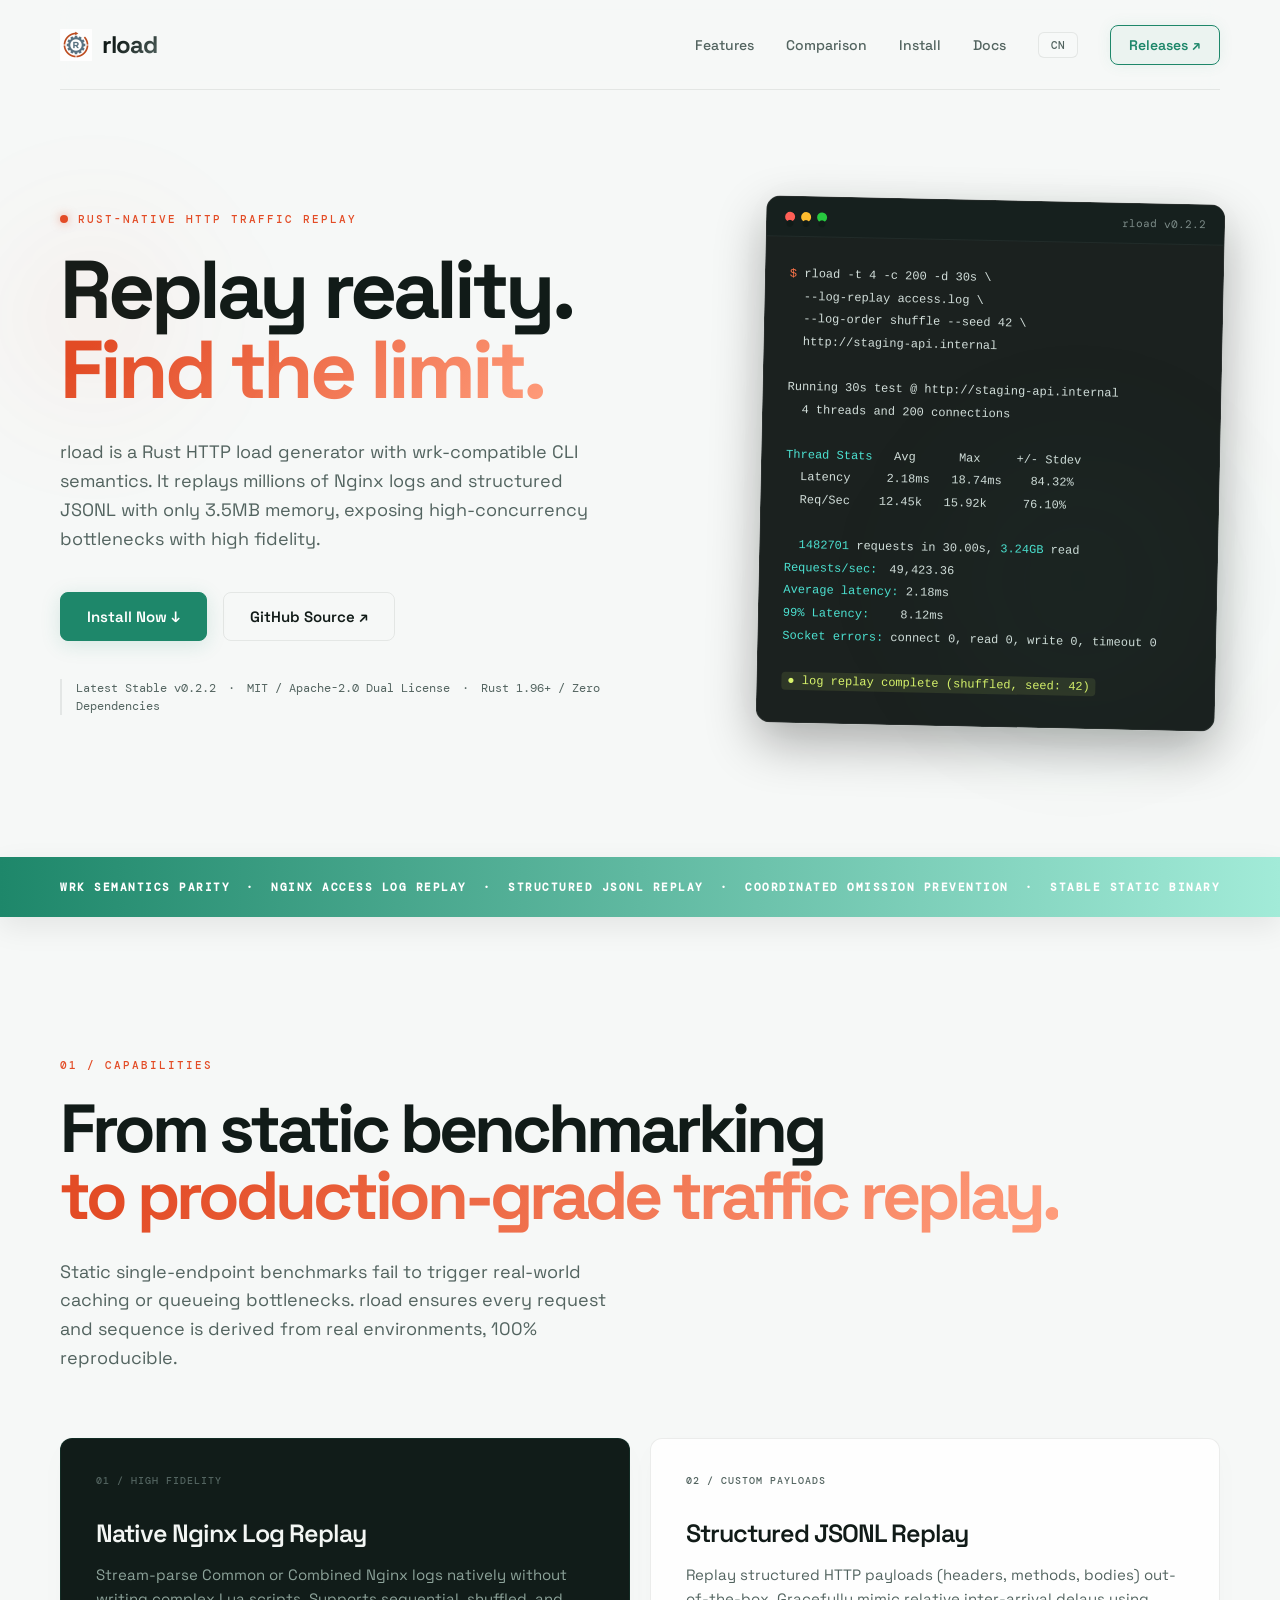
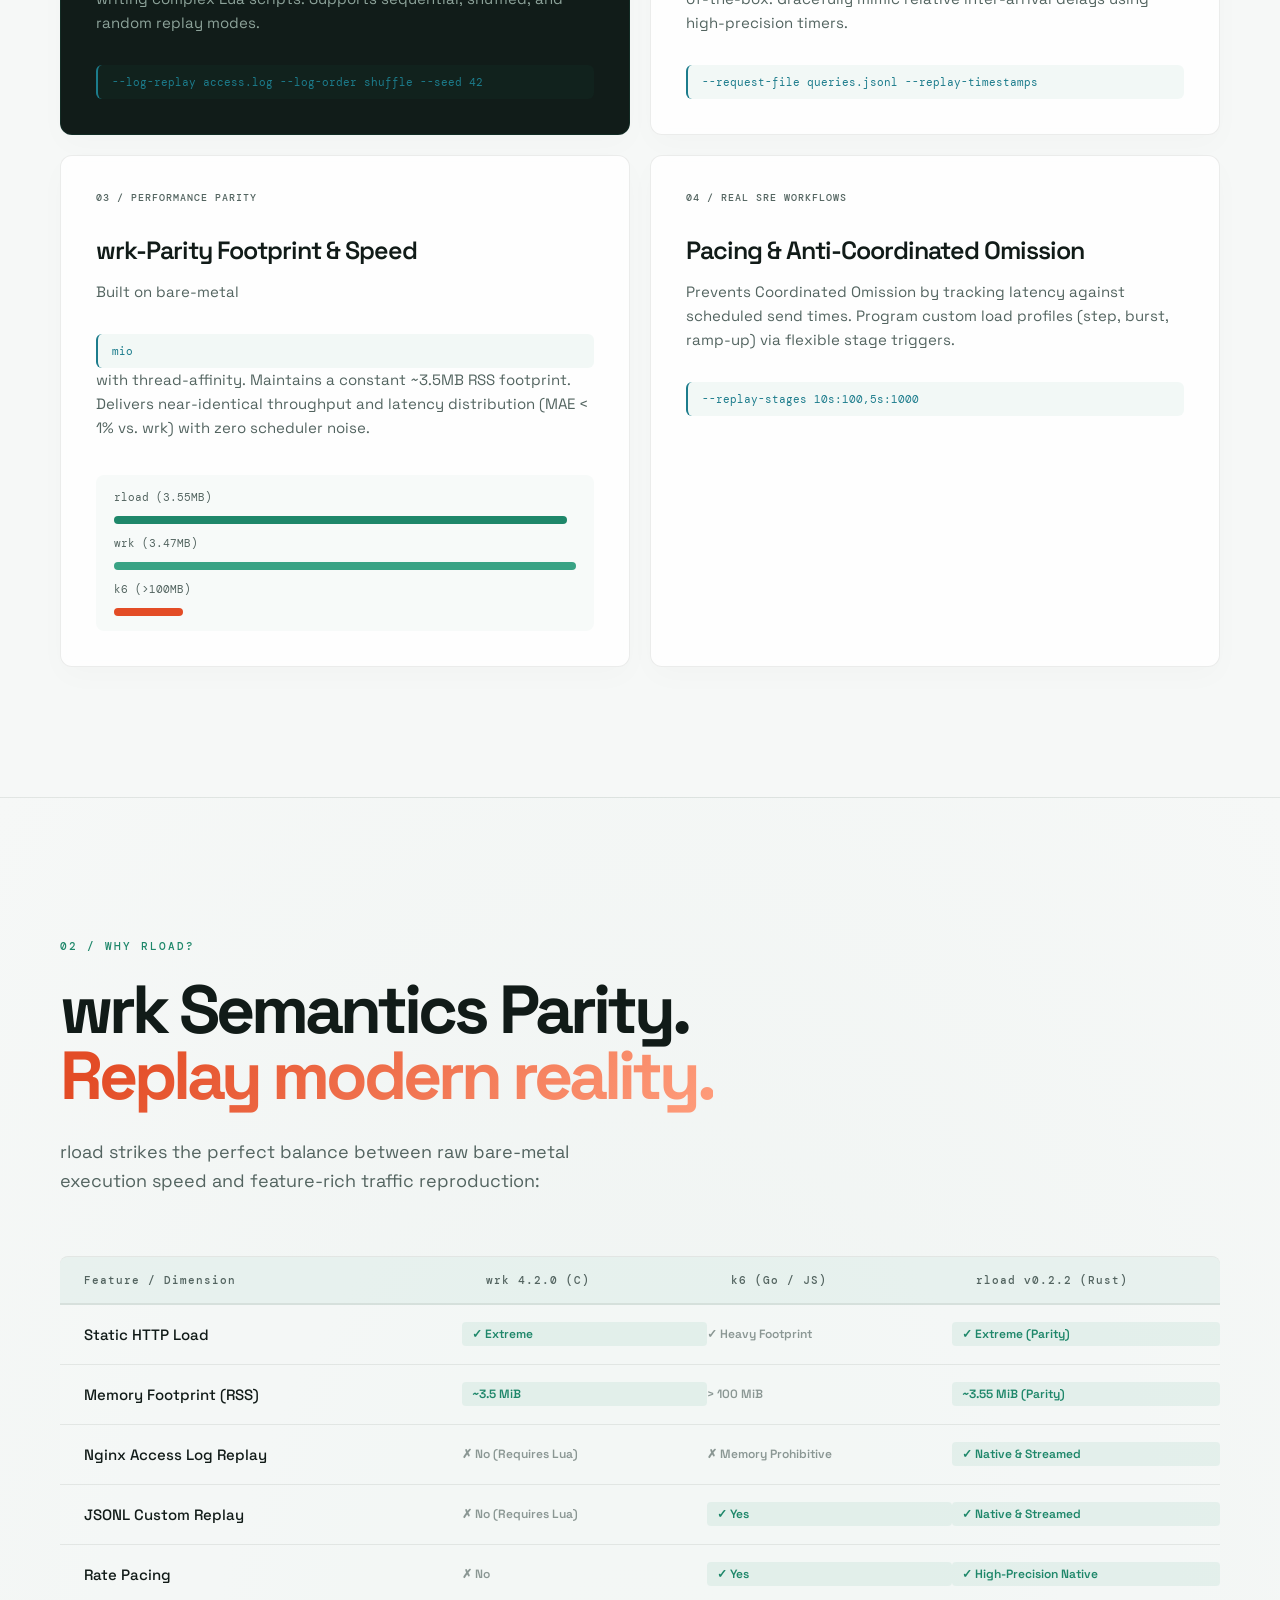
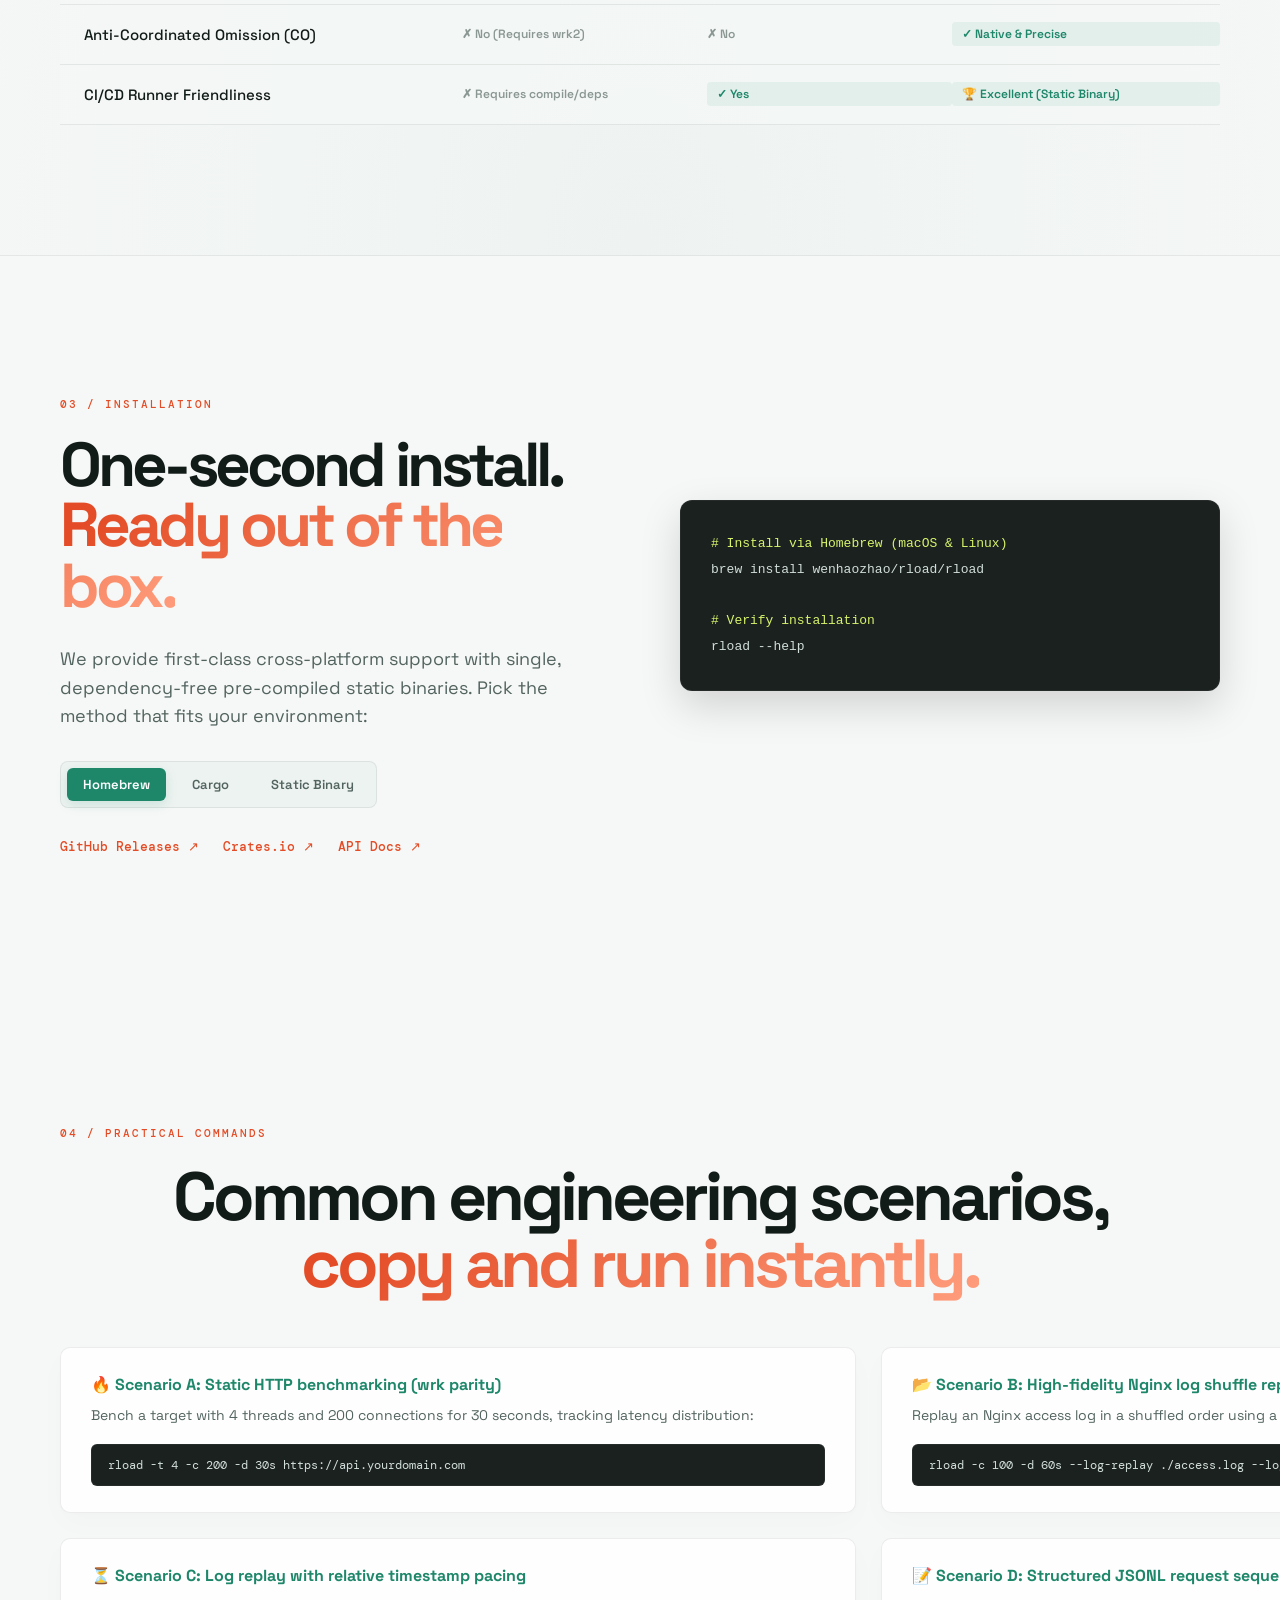
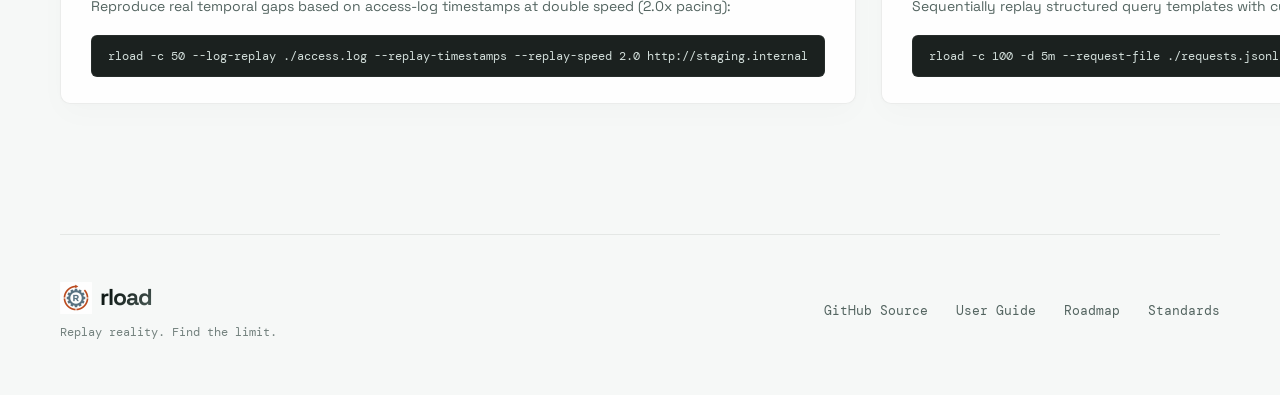
==== commit 40112b23: "add user_guide" ====
--- a/website/index.html
+++ b/website/index.html
@@ -18,6 +18,7 @@
       <a href="#features">Features</a>
       <a href="#compare">Comparison</a>
       <a href="#install">Install</a>
+      <a href="https://github.com/wenhaozhao/rload/blob/main/docs/user_guide.md" target="_blank" rel="noopener noreferrer">Docs</a>
       <a href="./index.zh-cn.html" class="lang-switch">CN</a>
       <a class="nav-cta" href="https://github.com/wenhaozhao/rload/releases">Releases ↗</a>
     </nav>
@@ -235,6 +236,7 @@
     </div>
     <div class="footer-links">
       <a href="https://github.com/wenhaozhao/rload" target="_blank" rel="noopener noreferrer">GitHub Source</a>
+      <a href="https://github.com/wenhaozhao/rload/blob/main/docs/user_guide.md" target="_blank" rel="noopener noreferrer">User Guide</a>
       <a href="https://github.com/wenhaozhao/rload/blob/main/ROADMAP.md" target="_blank" rel="noopener noreferrer">Roadmap</a>
       <a href="https://github.com/wenhaozhao/rload/blob/main/CODING_STANDARDS.md" target="_blank" rel="noopener noreferrer">Standards</a>
     </div>
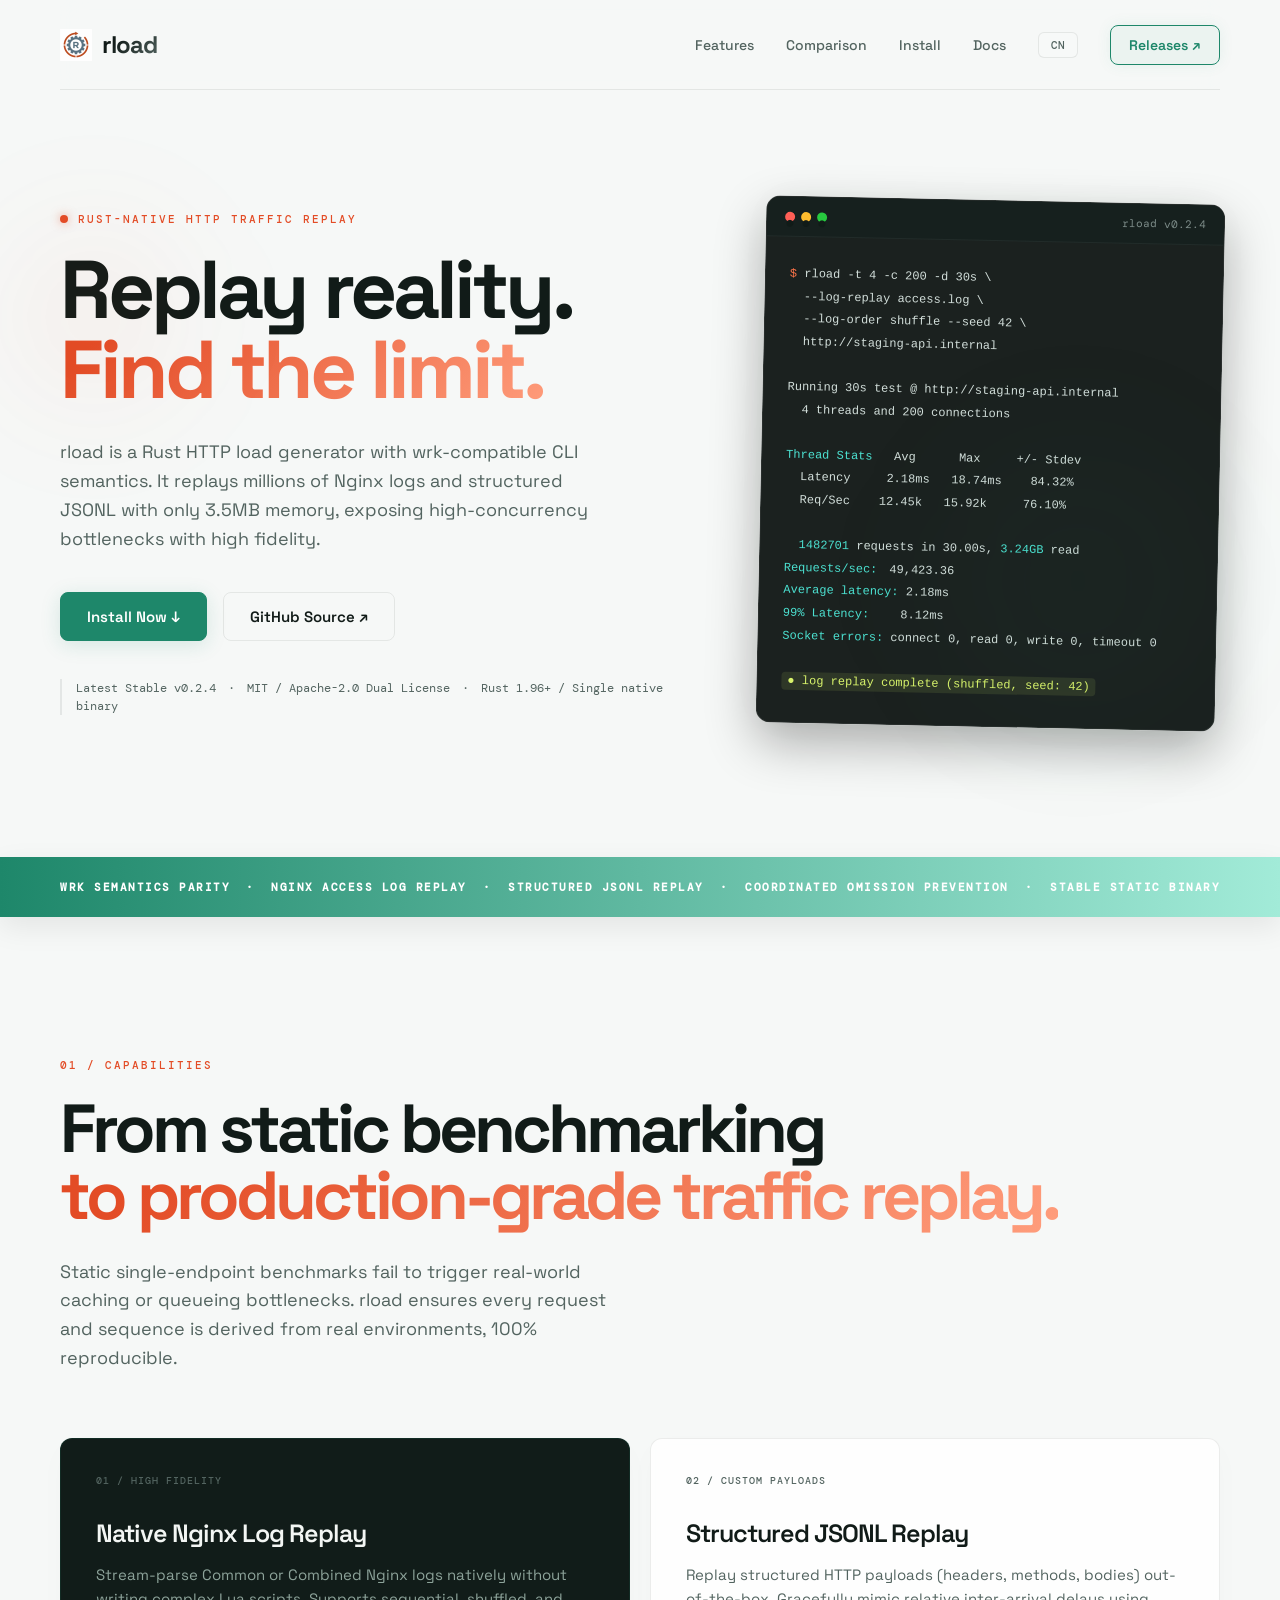
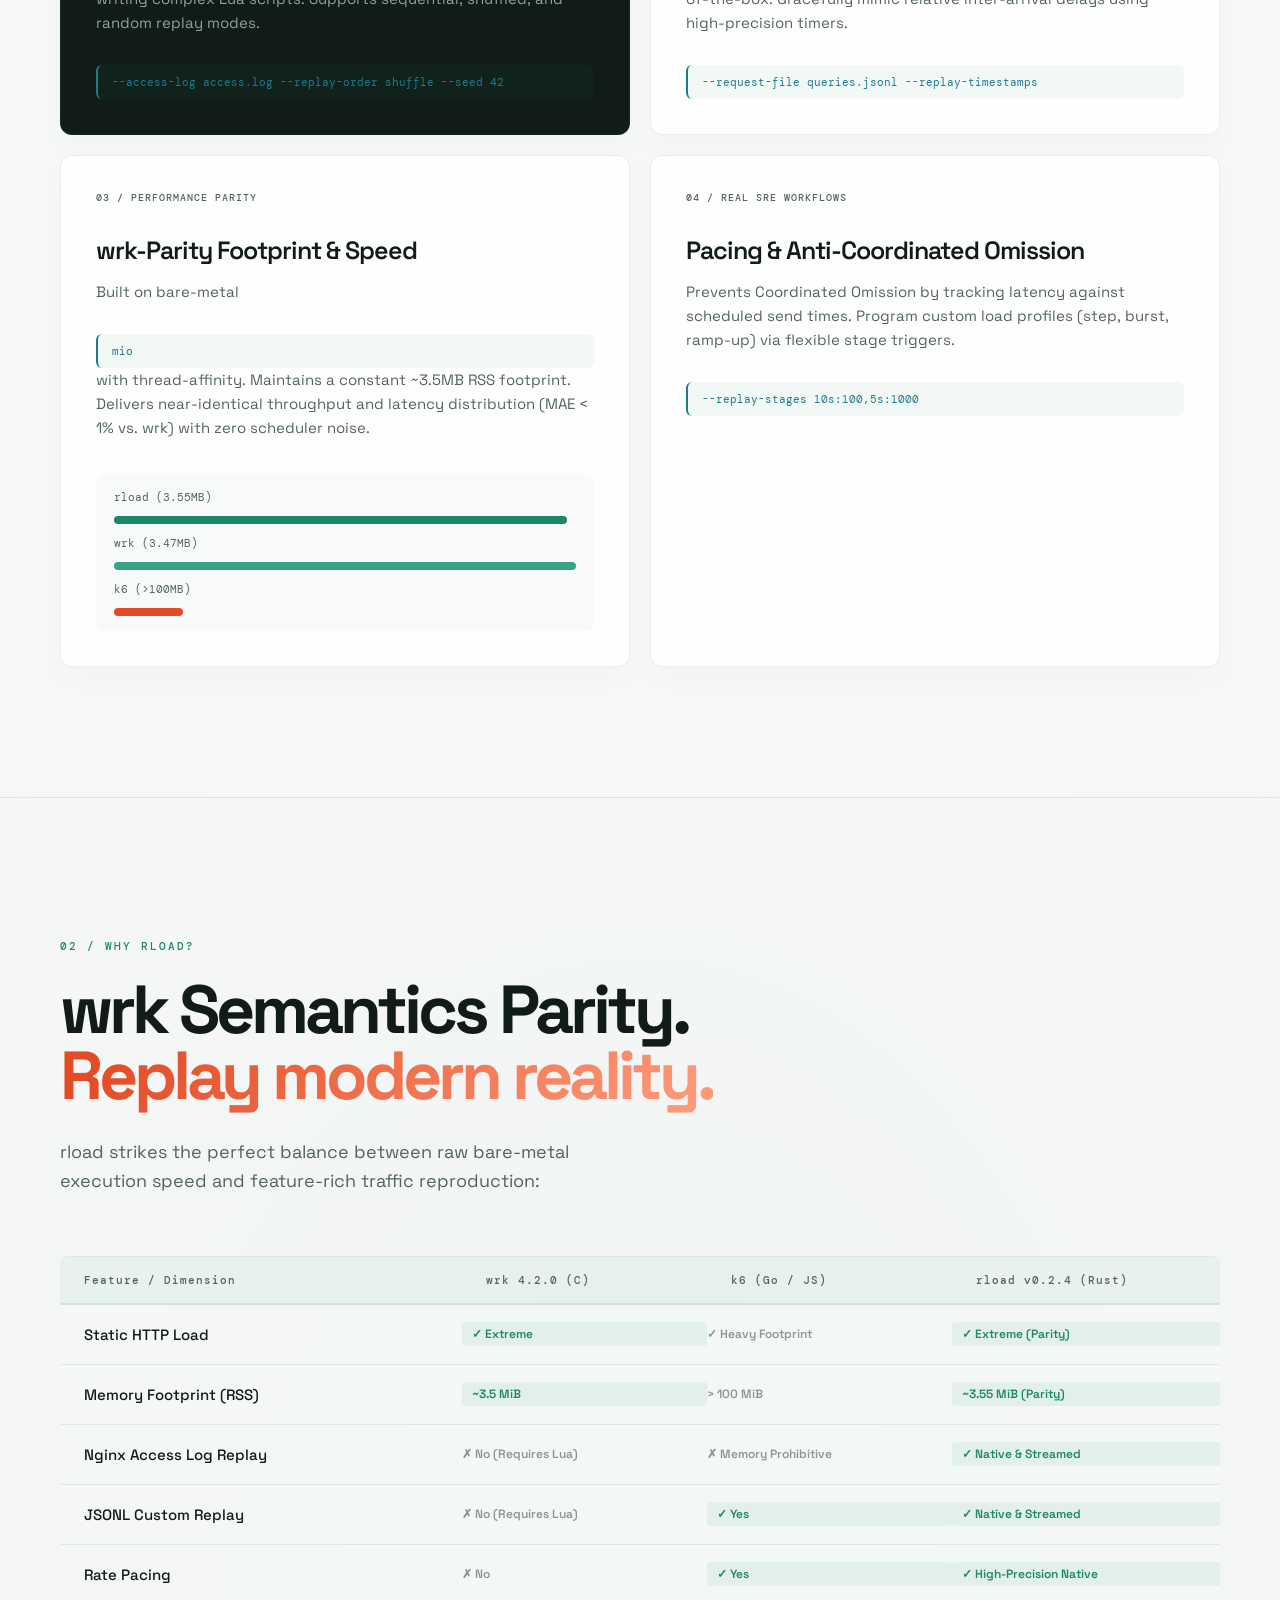
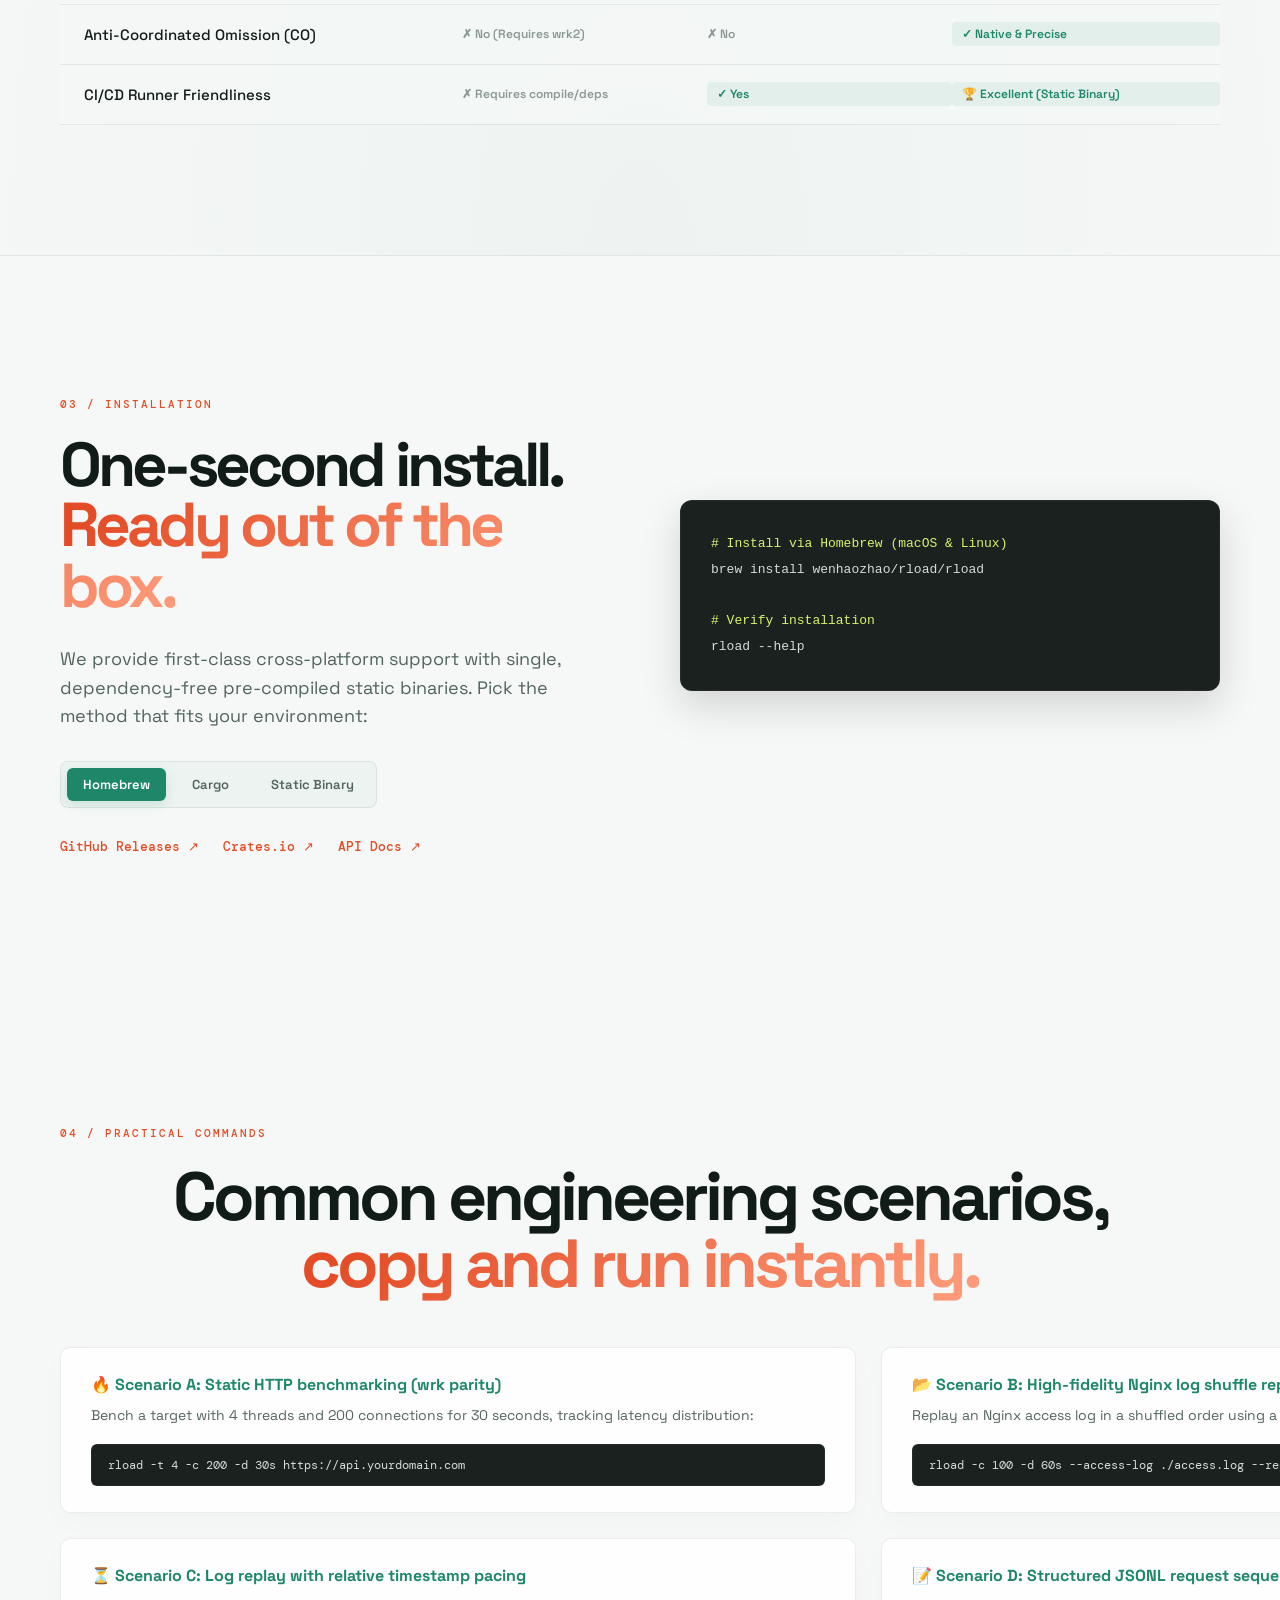
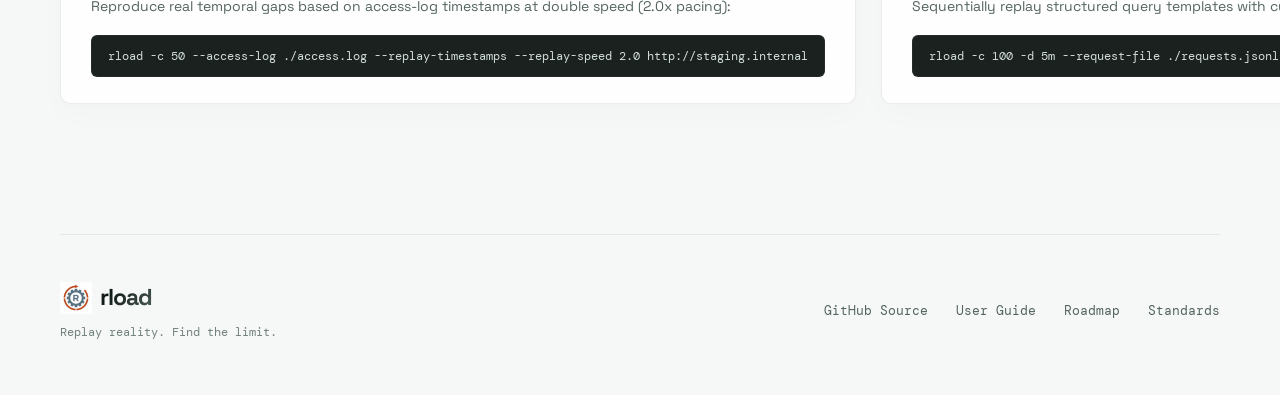
==== commit 4babacb7: "docs: prepare rload v0.2.4 promotion materials" ====
--- a/website/index.html
+++ b/website/index.html
@@ -18,7 +18,7 @@
       <a href="#features">Features</a>
       <a href="#compare">Comparison</a>
       <a href="#install">Install</a>
-      <a href="https://github.com/wenhaozhao/rload/blob/main/docs/user_guide.md" target="_blank" rel="noopener noreferrer">Docs</a>
+      <a href="./docs/user_guide.md">Docs</a>
       <a href="./index.zh-cn.html" class="lang-switch">CN</a>
       <a class="nav-cta" href="https://github.com/wenhaozhao/rload/releases">Releases ↗</a>
     </nav>
@@ -35,14 +35,14 @@
           <a class="button primary" href="#install">Install Now ↓</a>
           <a class="button" href="https://github.com/wenhaozhao/rload" target="_blank" rel="noopener noreferrer">GitHub Source ↗</a>
         </div>
-        <p class="meta">Latest Stable v0.2.2　·　MIT / Apache-2.0 Dual License　·　Rust 1.96+ / Zero Dependencies</p>
+        <p class="meta">Latest Stable v0.2.4　·　MIT / Apache-2.0 Dual License　·　Rust 1.96+ / Single native binary</p>
       </div>
 
       <!-- Terminal Preview -->
       <div class="terminal" id="terminal-preview">
         <div class="term-head">
           <span>●</span><span>●</span><span>●</span>
-          <b>rload v0.2.2</b>
+          <b>rload v0.2.4</b>
         </div>
         <pre><code><em>$</em> rload -t 4 -c 200 -d 30s \<br>  --log-replay access.log \<br>  --log-order shuffle --seed 42 \<br>  http://staging-api.internal<br><br>Running 30s test @ http://staging-api.internal<br>  4 threads and 200 connections<br><br><strong>Thread Stats</strong>   Avg      Max     +/- Stdev<br>  Latency     2.18ms   18.74ms    84.32%<br>  Req/Sec    12.45k   15.92k     76.10%<br><br>  <strong>1482701</strong> requests in 30.00s, <strong>3.24GB</strong> read<br><strong>Requests/sec:</strong>　49,423.36<br><strong>Average latency:</strong> 2.18ms<br><strong>99% Latency:</strong>　　 8.12ms<br><strong>Socket errors:</strong> connect 0, read 0, write 0, timeout 0<br><br><mark>● log replay complete (shuffled, seed: 42)</mark></code></pre>
       </div>
@@ -74,7 +74,7 @@
           <small>01 / HIGH FIDELITY</small>
           <h3>Native Nginx Log Replay</h3>
           <p>Stream-parse Common or Combined Nginx logs natively without writing complex Lua scripts. Supports sequential, shuffled, and random replay modes.</p>
-          <code>--log-replay access.log --log-order shuffle --seed 42</code>
+          <code>--access-log access.log --replay-order shuffle --seed 42</code>
         </article>
         
         <article class="card">
@@ -116,7 +116,7 @@
             <span>Feature / Dimension</span>
             <span>wrk 4.2.0 (C)</span>
             <span>k6 (Go / JS)</span>
-            <span>rload v0.2.2 (Rust)</span>
+            <span>rload v0.2.4 (Rust)</span>
           </div>
           <div>
             <span>Static HTTP Load</span>
@@ -209,12 +209,12 @@
         <div class="qs-item">
           <h4>📂 Scenario B: High-fidelity Nginx log shuffle replay</h4>
           <p>Replay an Nginx access log in a shuffled order using a deterministic seed for reproducible results:</p>
-          <pre><code>rload -c 100 -d 60s --log-replay ./access.log --log-order shuffle --seed 12345 http://staging.internal</code></pre>
+          <pre><code>rload -c 100 -d 60s --access-log ./access.log --replay-order shuffle --seed 12345 http://staging.internal</code></pre>
         </div>
         <div class="qs-item">
           <h4>⏳ Scenario C: Log replay with relative timestamp pacing</h4>
           <p>Reproduce real temporal gaps based on access-log timestamps at double speed (2.0x pacing):</p>
-          <pre><code>rload -c 50 --log-replay ./access.log --replay-timestamps --replay-speed 2.0 http://staging.internal</code></pre>
+          <pre><code>rload -c 50 --access-log ./access.log --replay-timestamps --replay-speed 2.0 http://staging.internal</code></pre>
         </div>
         <div class="qs-item">
           <h4>📝 Scenario D: Structured JSONL request sequence replay</h4>
@@ -236,7 +236,7 @@
     </div>
     <div class="footer-links">
       <a href="https://github.com/wenhaozhao/rload" target="_blank" rel="noopener noreferrer">GitHub Source</a>
-      <a href="https://github.com/wenhaozhao/rload/blob/main/docs/user_guide.md" target="_blank" rel="noopener noreferrer">User Guide</a>
+      <a href="./docs/user_guide.md">User Guide</a>
       <a href="https://github.com/wenhaozhao/rload/blob/main/ROADMAP.md" target="_blank" rel="noopener noreferrer">Roadmap</a>
       <a href="https://github.com/wenhaozhao/rload/blob/main/CODING_STANDARDS.md" target="_blank" rel="noopener noreferrer">Standards</a>
     </div>
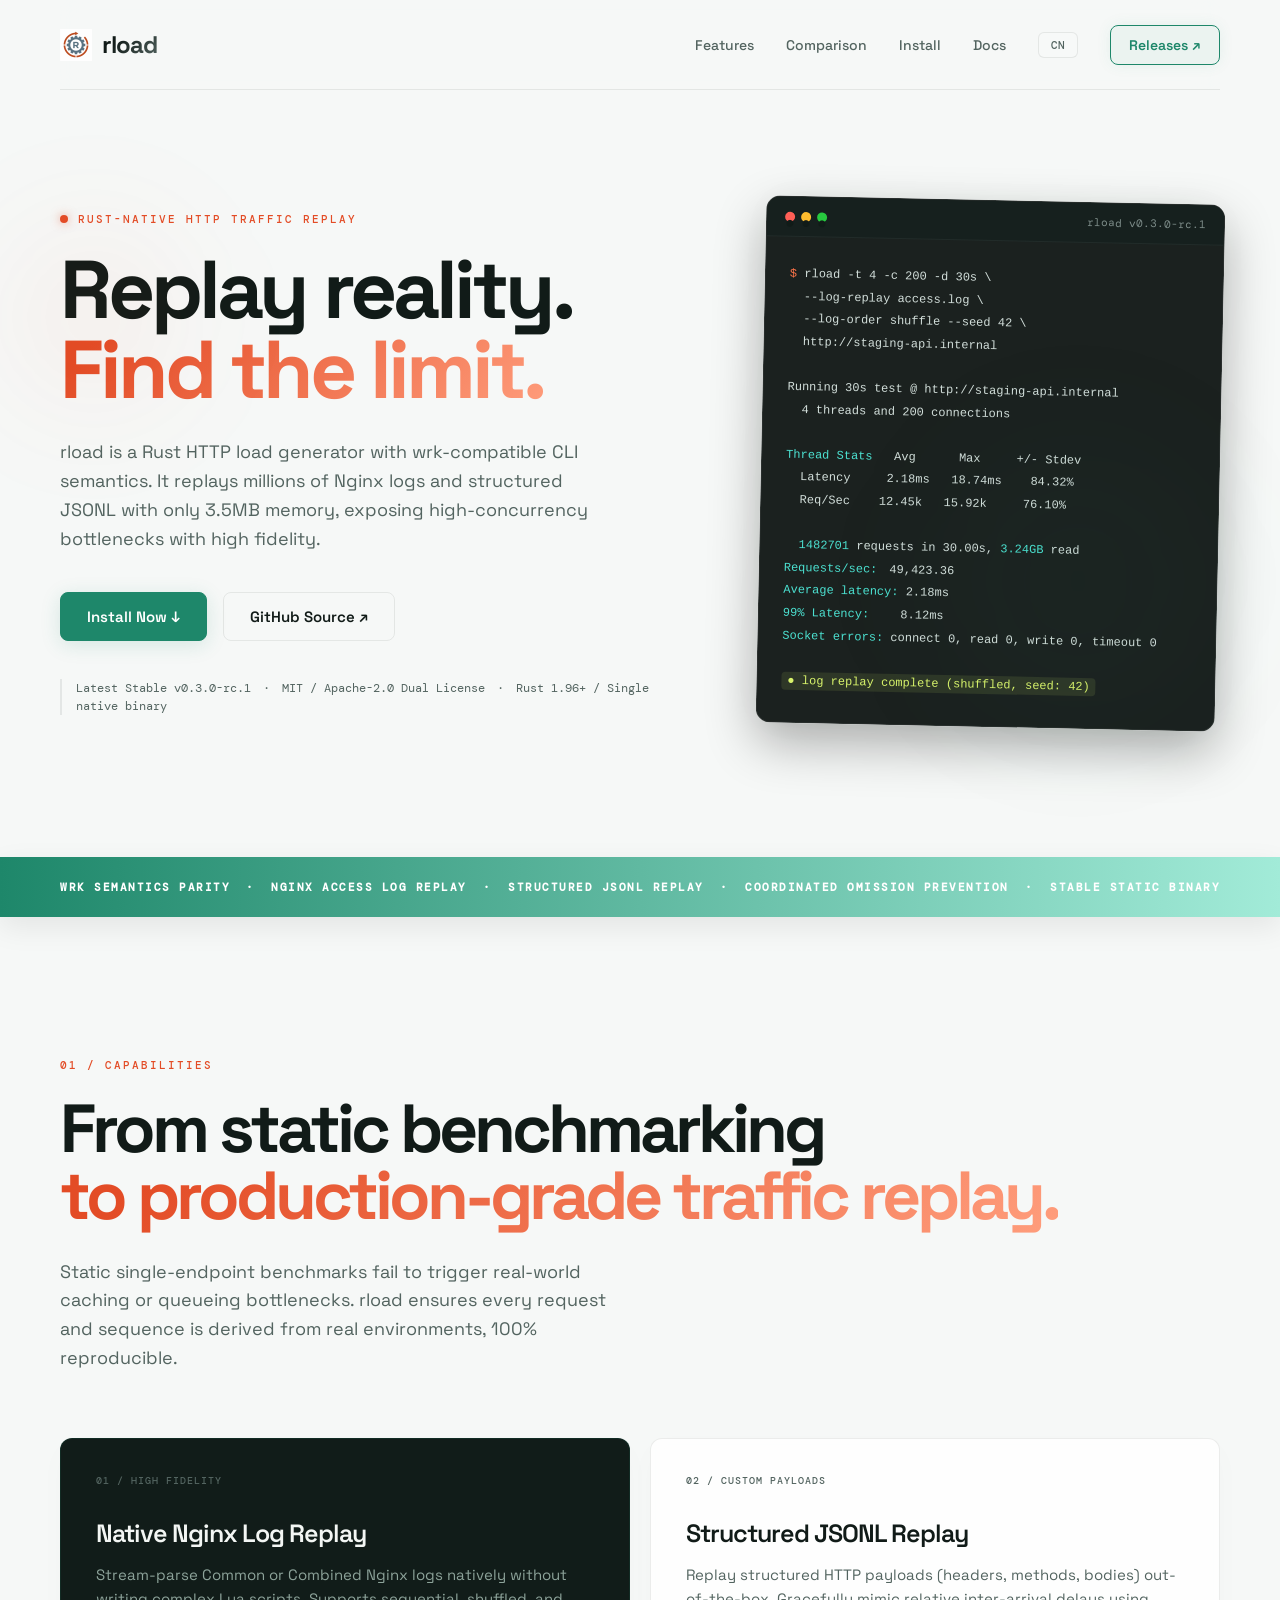
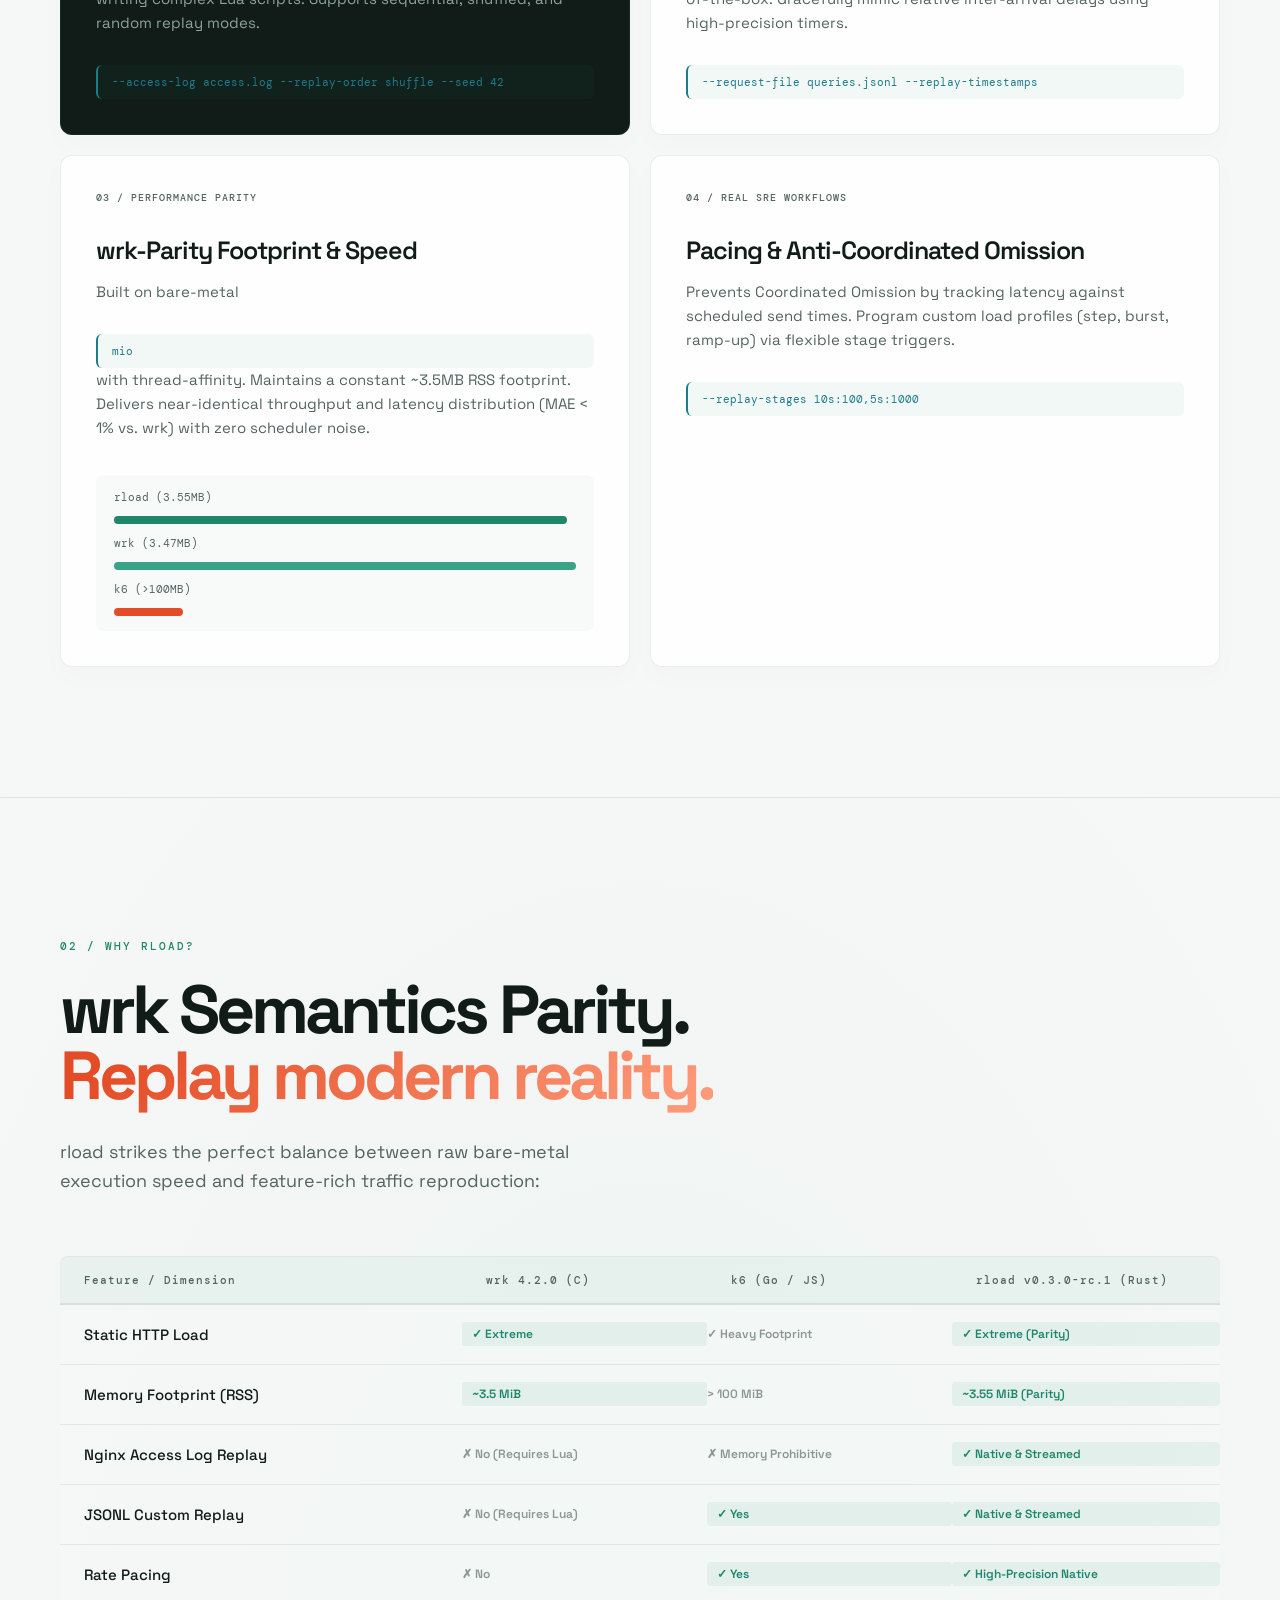
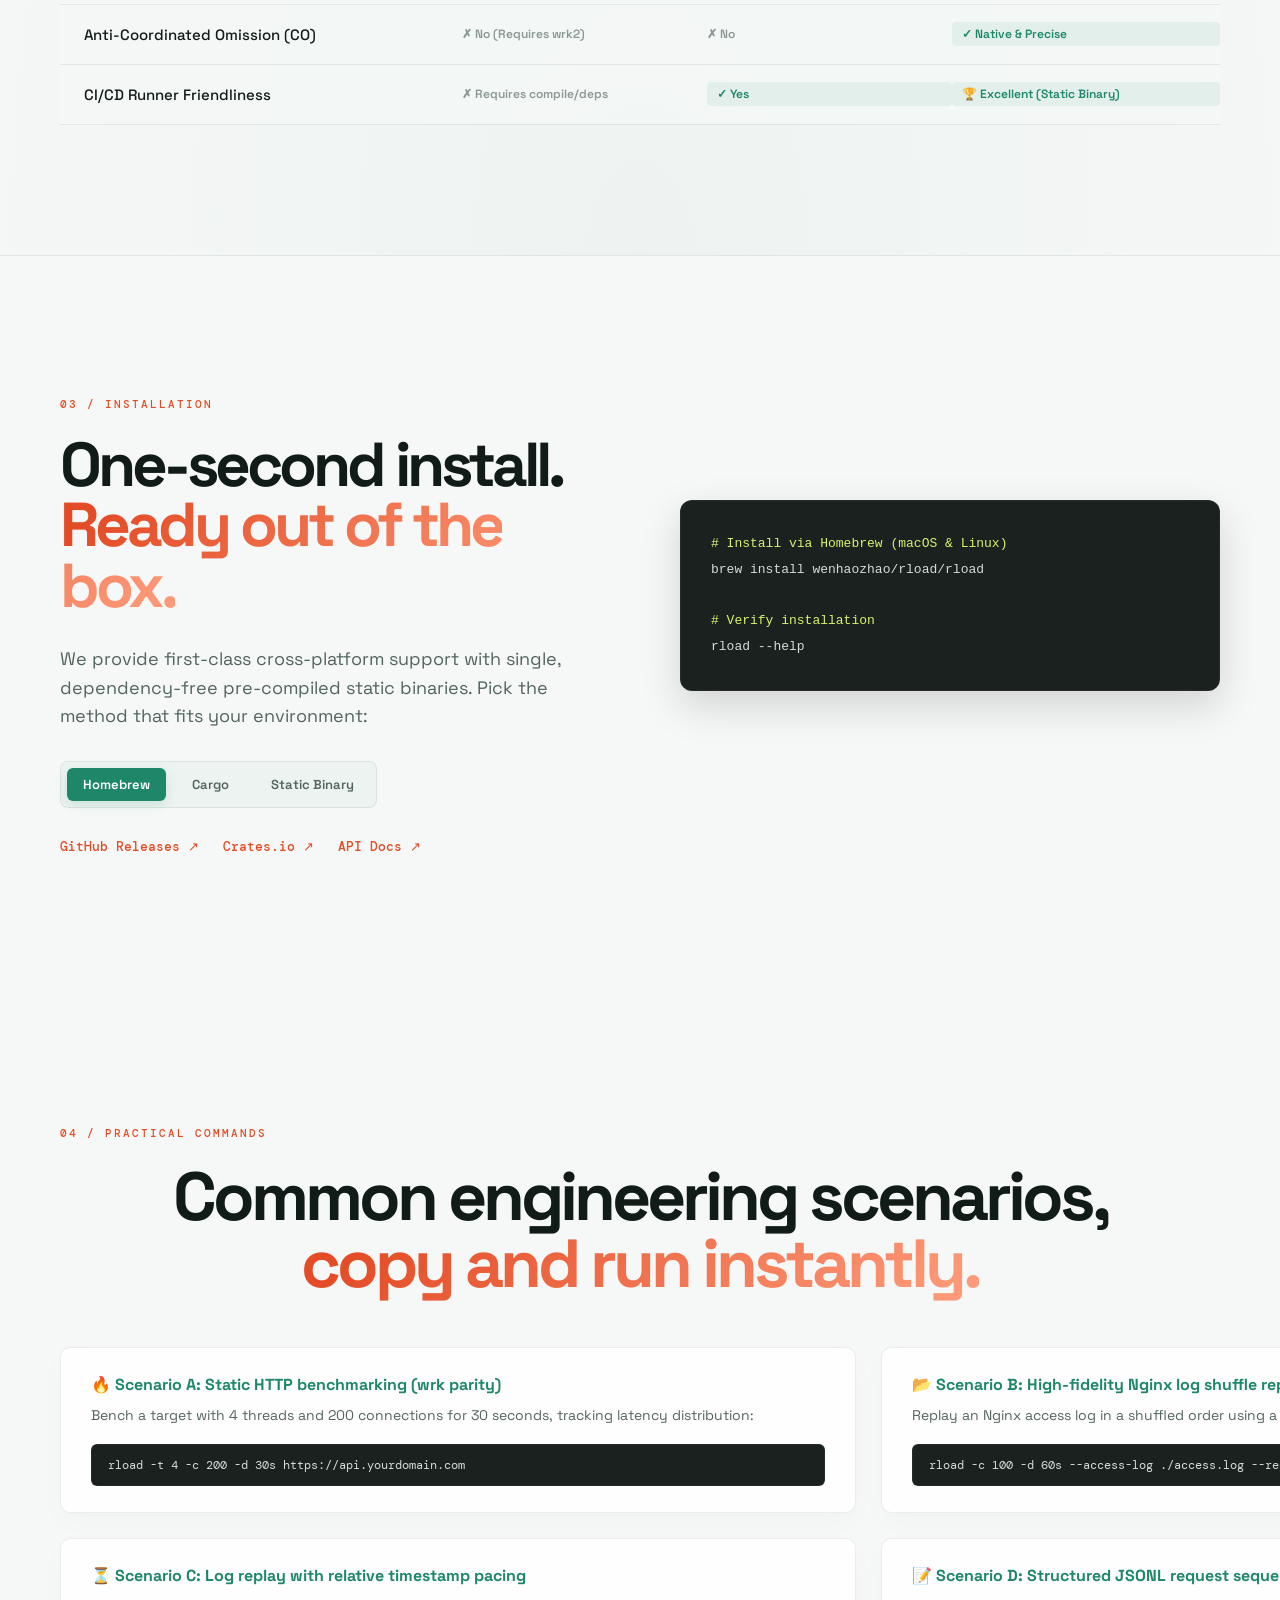
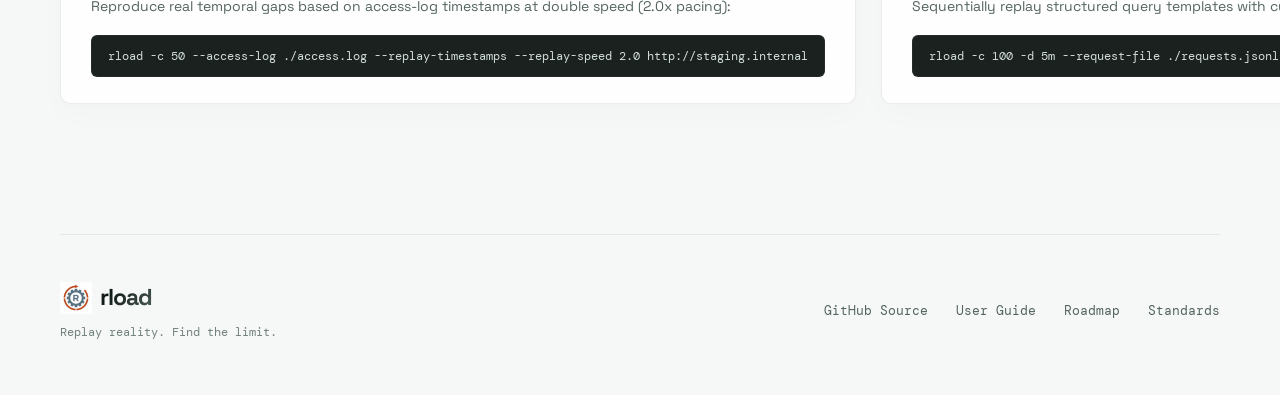
==== commit 4406fcea: "Update website and docs for rload 0.3.0-rc.1" ====
--- a/website/index.html
+++ b/website/index.html
@@ -4,7 +4,7 @@
   <meta charset="utf-8">
   <meta name="viewport" content="width=device-width,initial-scale=1">
   <meta name="description" content="rload: Rust-native high-performance HTTP load generator and high-fidelity traffic replay engine.">
-  <title>rload 0.2.4 · Replay reality. Find the limit.</title>
+  <title>rload 0.3.0-rc.1 · Replay reality. Find the limit.</title>
   <link rel="stylesheet" href="styles.css">
 </head>
 <body>
@@ -35,14 +35,14 @@
           <a class="button primary" href="#install">Install Now ↓</a>
           <a class="button" href="https://github.com/wenhaozhao/rload" target="_blank" rel="noopener noreferrer">GitHub Source ↗</a>
         </div>
-        <p class="meta">Latest Stable v0.2.4　·　MIT / Apache-2.0 Dual License　·　Rust 1.96+ / Single native binary</p>
+        <p class="meta">Latest Stable v0.3.0-rc.1　·　MIT / Apache-2.0 Dual License　·　Rust 1.96+ / Single native binary</p>
       </div>
 
       <!-- Terminal Preview -->
       <div class="terminal" id="terminal-preview">
         <div class="term-head">
           <span>●</span><span>●</span><span>●</span>
-          <b>rload v0.2.4</b>
+          <b>rload v0.3.0-rc.1</b>
         </div>
         <pre><code><em>$</em> rload -t 4 -c 200 -d 30s \<br>  --log-replay access.log \<br>  --log-order shuffle --seed 42 \<br>  http://staging-api.internal<br><br>Running 30s test @ http://staging-api.internal<br>  4 threads and 200 connections<br><br><strong>Thread Stats</strong>   Avg      Max     +/- Stdev<br>  Latency     2.18ms   18.74ms    84.32%<br>  Req/Sec    12.45k   15.92k     76.10%<br><br>  <strong>1482701</strong> requests in 30.00s, <strong>3.24GB</strong> read<br><strong>Requests/sec:</strong>　49,423.36<br><strong>Average latency:</strong> 2.18ms<br><strong>99% Latency:</strong>　　 8.12ms<br><strong>Socket errors:</strong> connect 0, read 0, write 0, timeout 0<br><br><mark>● log replay complete (shuffled, seed: 42)</mark></code></pre>
       </div>
@@ -116,7 +116,7 @@
             <span>Feature / Dimension</span>
             <span>wrk 4.2.0 (C)</span>
             <span>k6 (Go / JS)</span>
-            <span>rload v0.2.4 (Rust)</span>
+            <span>rload v0.3.0-rc.1 (Rust)</span>
           </div>
           <div>
             <span>Static HTTP Load</span>
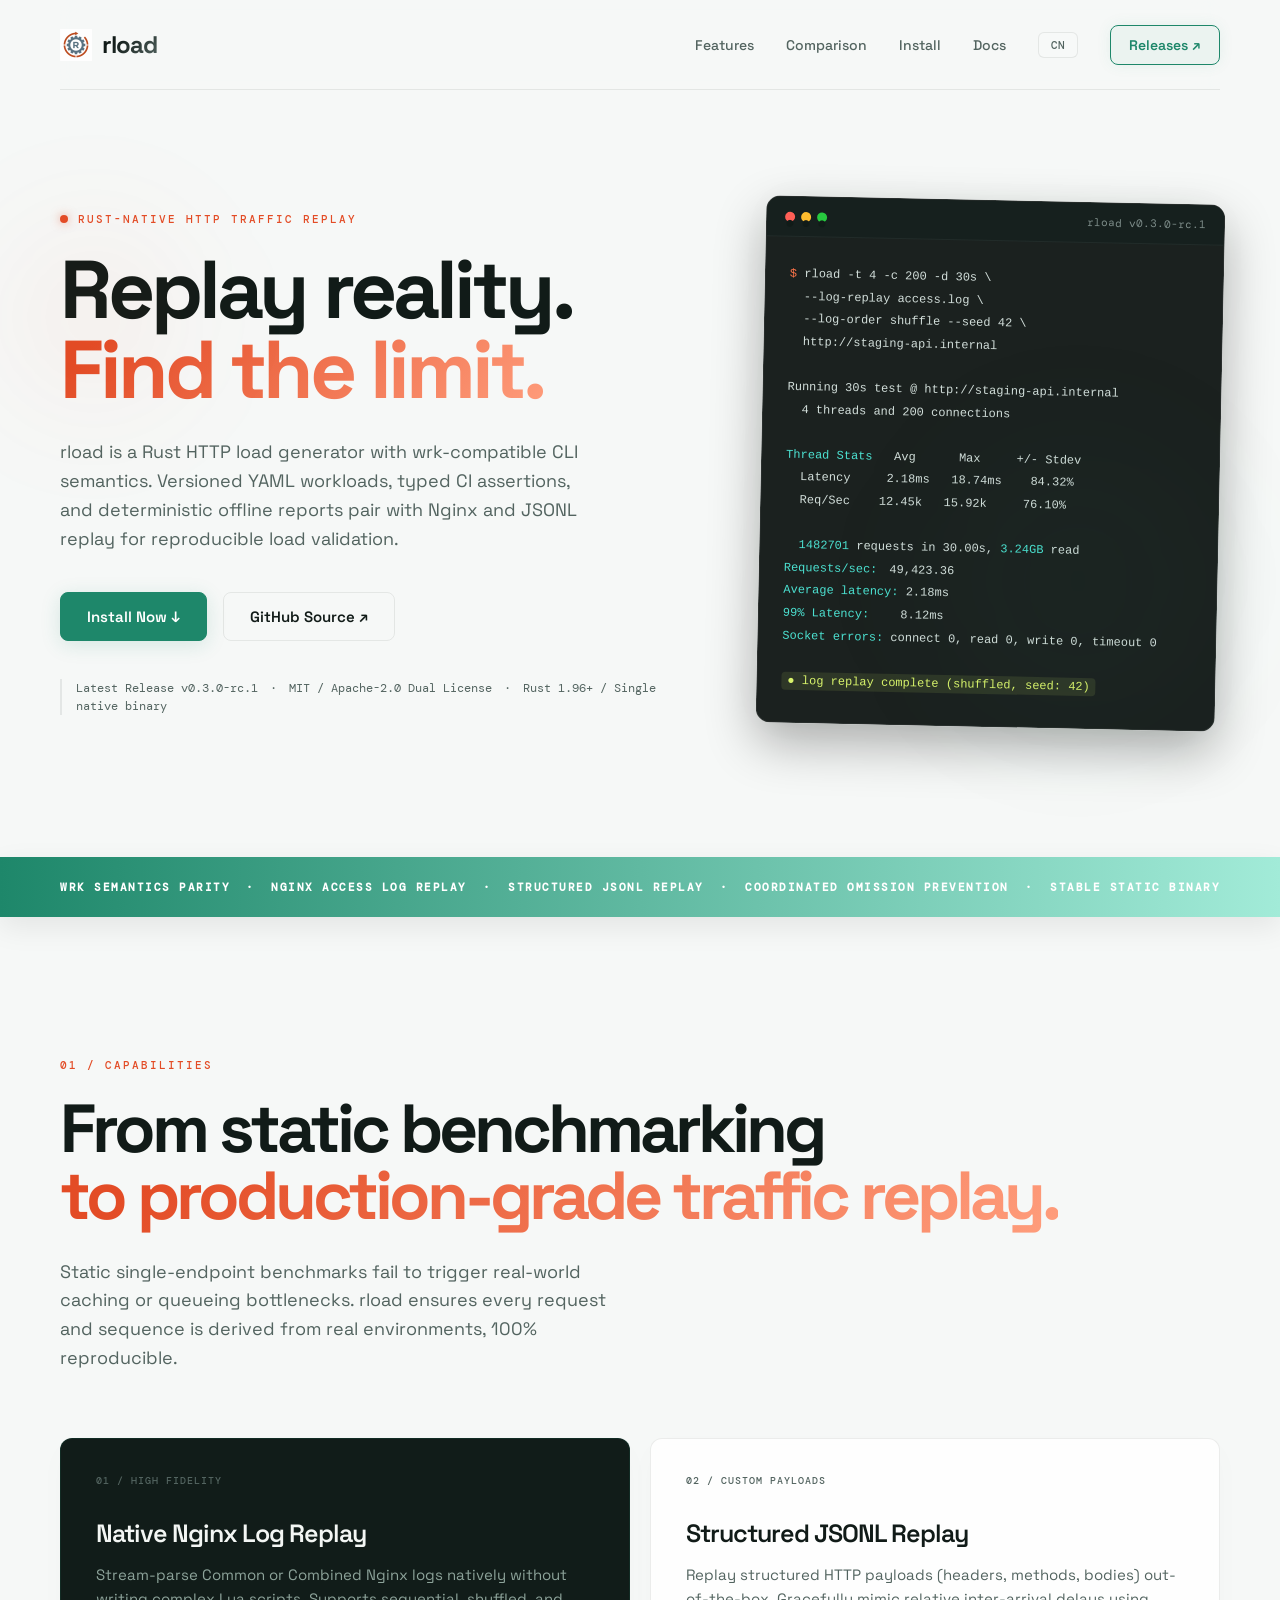
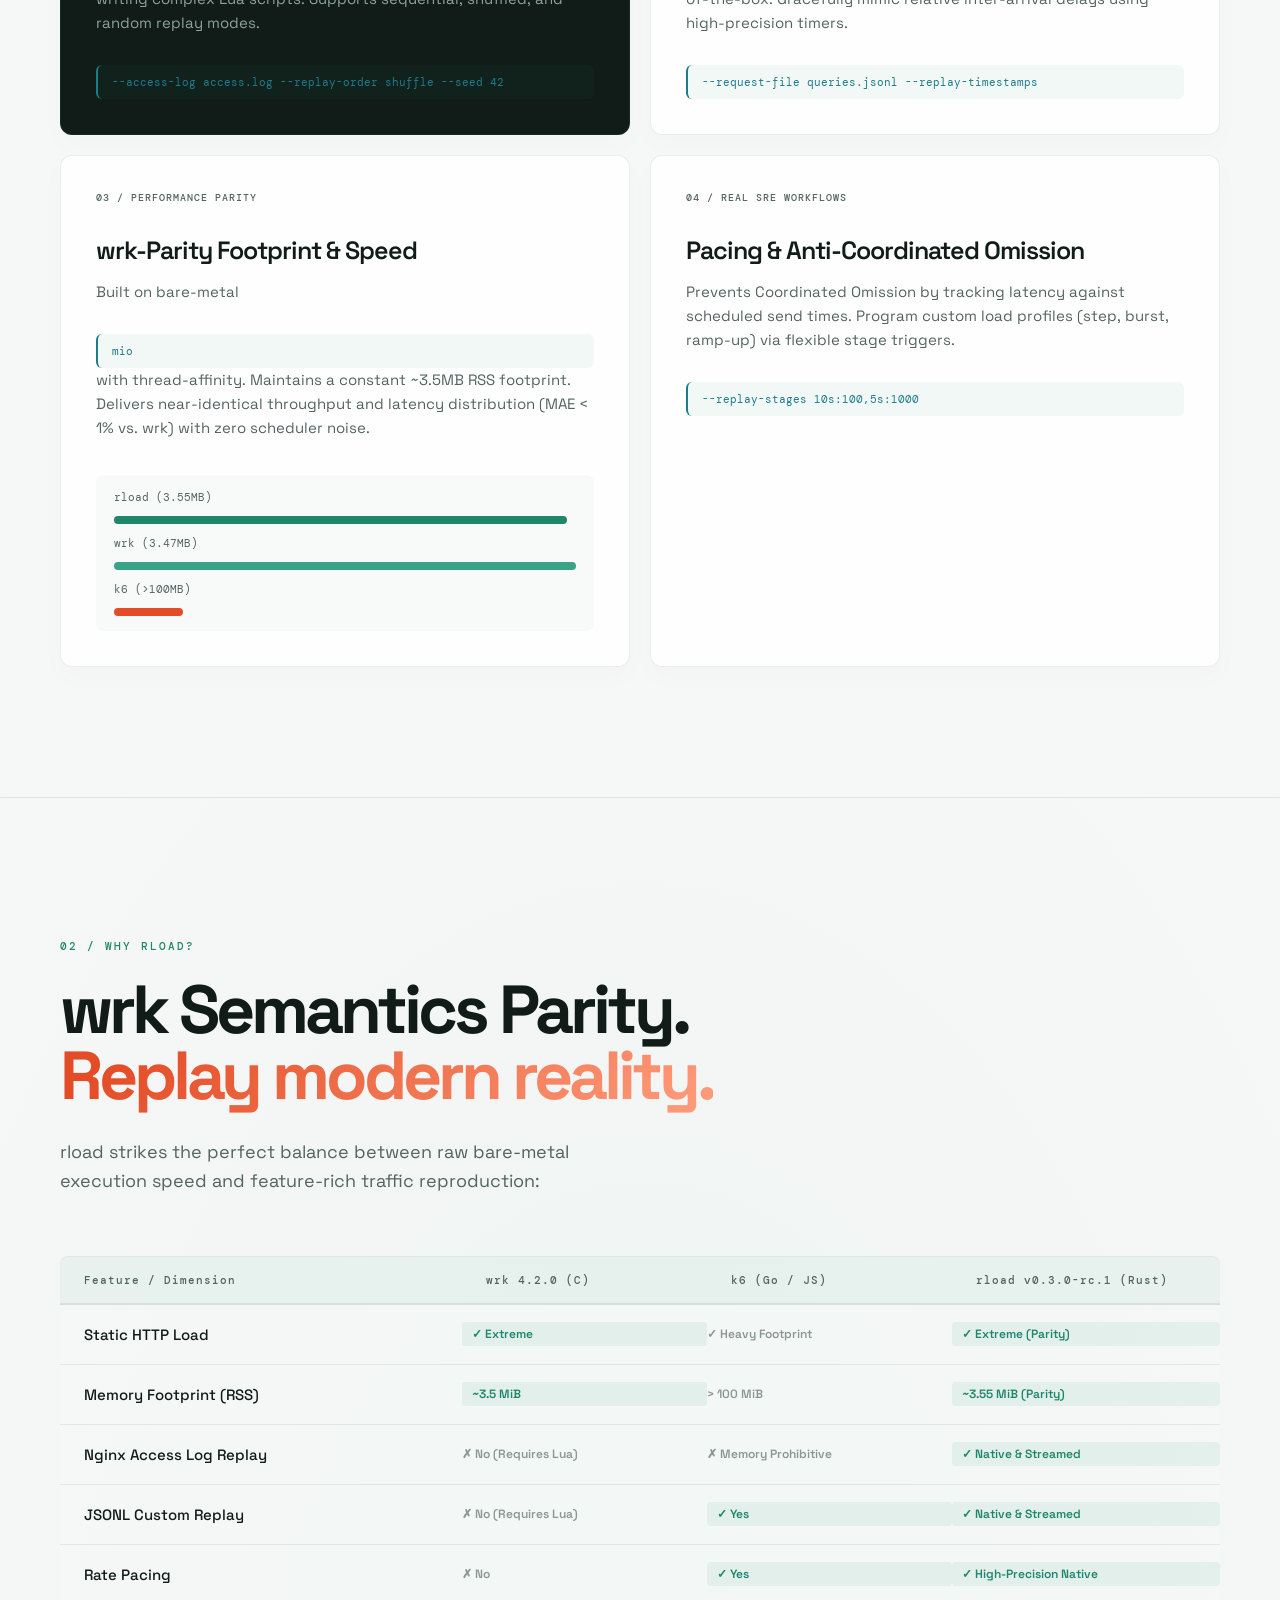
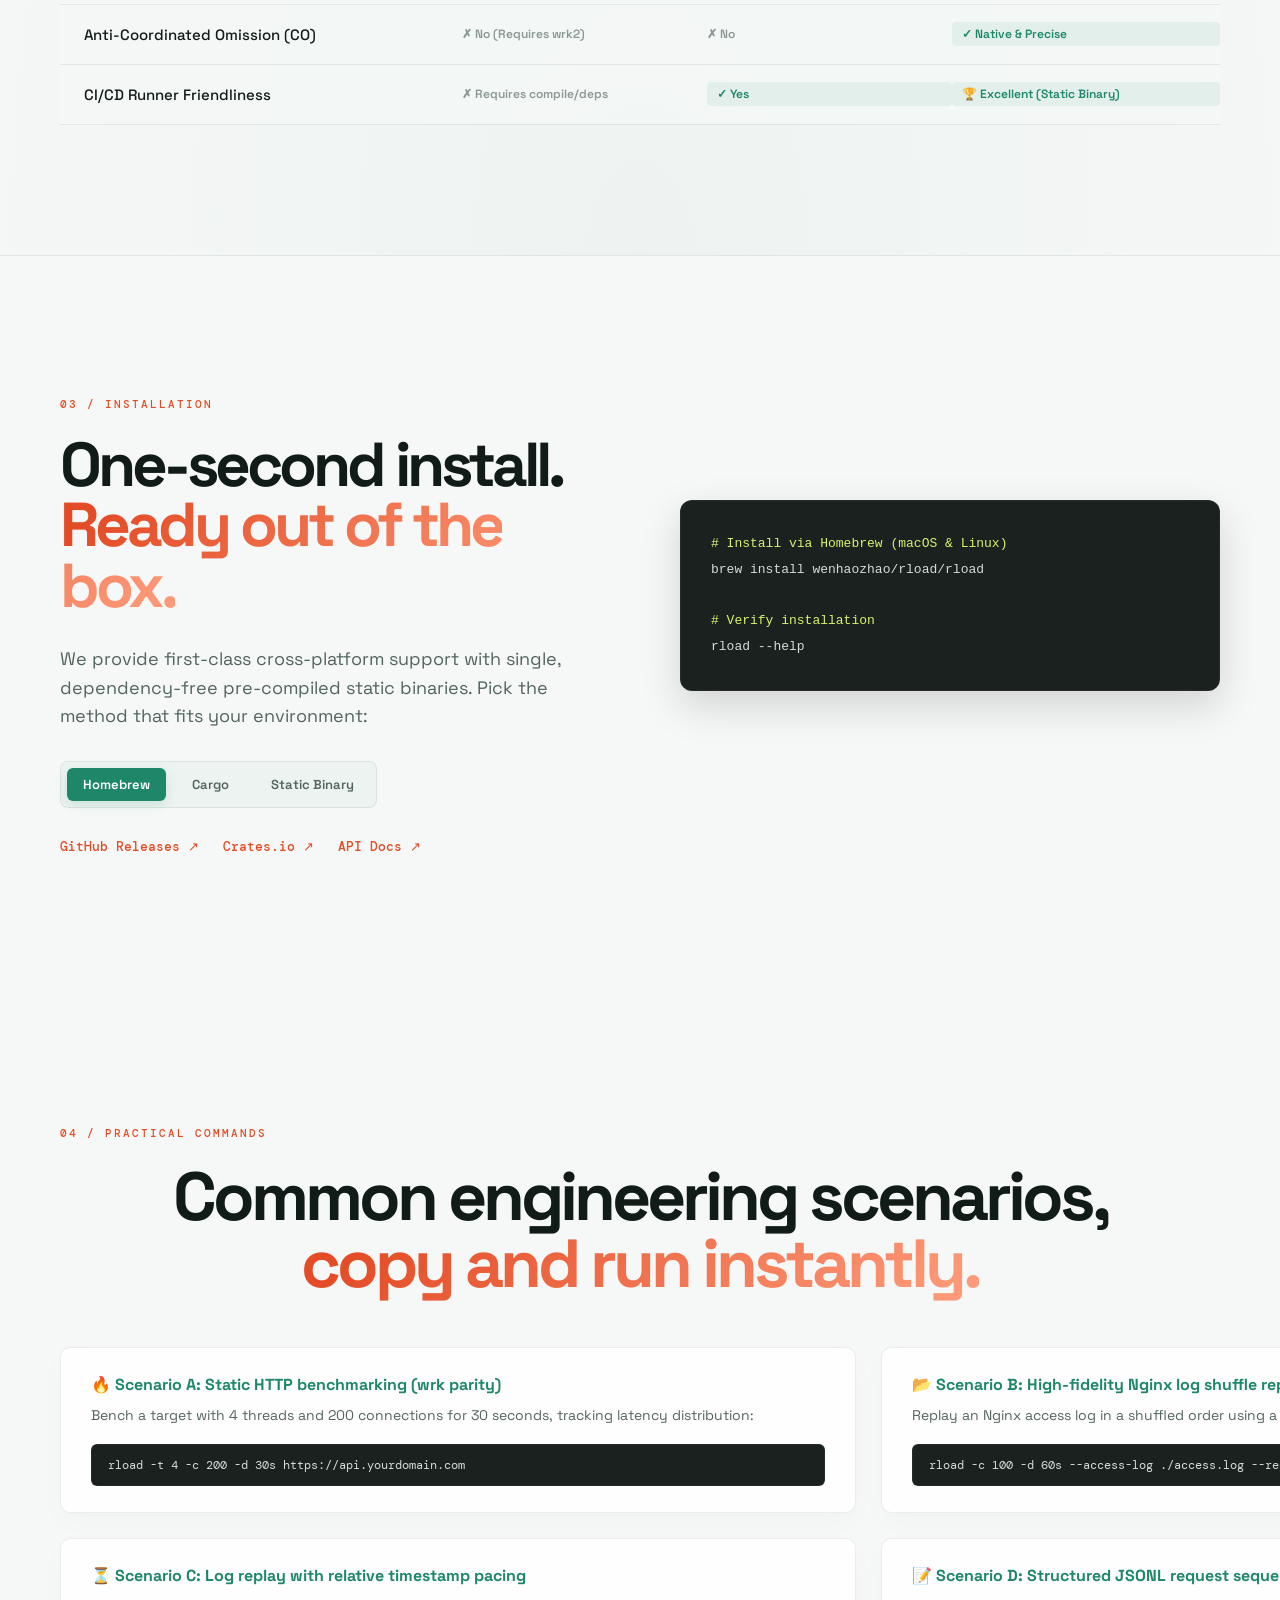
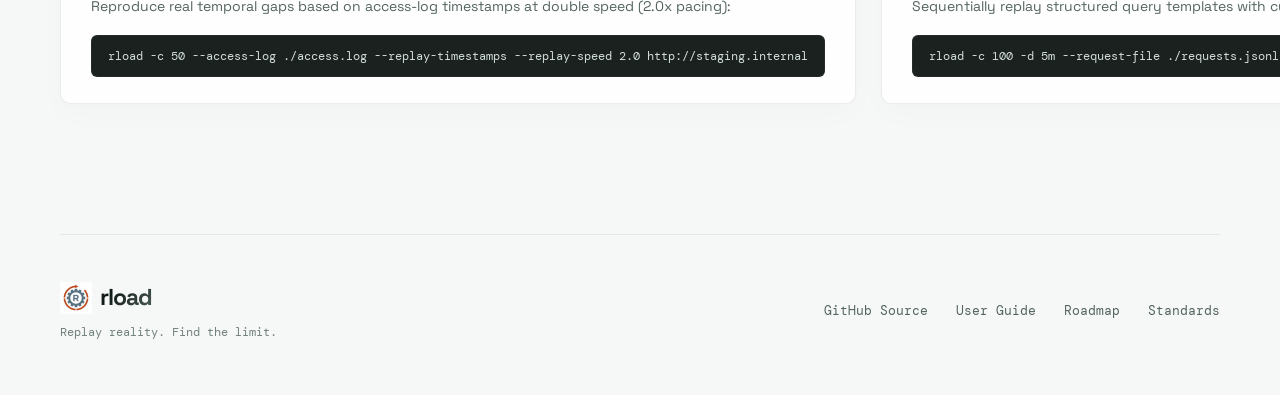
==== commit 40113464: "docs: complete v0.3 release handoff" ====
--- a/website/index.html
+++ b/website/index.html
@@ -30,12 +30,12 @@
       <div class="hero-content">
         <p class="eyebrow"><i></i> RUST-NATIVE HTTP TRAFFIC REPLAY</p>
         <h1>Replay reality.<br><em>Find the limit.</em></h1>
-        <p class="lead">rload is a Rust HTTP load generator with wrk-compatible CLI semantics. It replays millions of Nginx logs and structured JSONL with only 3.5MB memory, exposing high-concurrency bottlenecks with high fidelity.</p>
+        <p class="lead">rload is a Rust HTTP load generator with wrk-compatible CLI semantics. Versioned YAML workloads, typed CI assertions, and deterministic offline reports pair with Nginx and JSONL replay for reproducible load validation.</p>
         <div class="actions">
           <a class="button primary" href="#install">Install Now ↓</a>
           <a class="button" href="https://github.com/wenhaozhao/rload" target="_blank" rel="noopener noreferrer">GitHub Source ↗</a>
         </div>
-        <p class="meta">Latest Stable v0.3.0-rc.1　·　MIT / Apache-2.0 Dual License　·　Rust 1.96+ / Single native binary</p>
+        <p class="meta">Latest Release v0.3.0-rc.1　·　MIT / Apache-2.0 Dual License　·　Rust 1.96+ / Single native binary</p>
       </div>
 
       <!-- Terminal Preview -->
@@ -192,7 +192,7 @@
         <pre class="install-code" id="code-cargo"><code><span># Install via cargo (for Rust toolchains)</span><br>cargo install rload<br><br><span># Ensure ~/.cargo/bin is in your PATH</span><br>rload --help</code></pre>
         
         <!-- Static Binary Tab Code -->
-        <pre class="install-code" id="code-binary"><code><span># For container & minimal server environments</span><br><span># 1. Download the archive for your architecture from GitHub Releases</span><br><span># 2. Extract and move the binary into your PATH, e.g.:</span><br>tar -xvf rload-v0.2.2-x86_64-unknown-linux-musl.tar.gz<br>sudo mv rload /usr/local/bin/<br><br><span># 3. Verify execution</span><br>rload --help</code></pre>
+        <pre class="install-code" id="code-binary"><code><span># For container & minimal server environments</span><br><span># 1. Download the archive for your architecture from GitHub Releases</span><br><span># 2. Extract and move the binary into your PATH, e.g.:</span><br>tar -xvf rload-v0.3.0-rc.1-x86_64-unknown-linux-gnu.tar.gz<br>sudo mv rload /usr/local/bin/<br><br><span># 3. Verify execution</span><br>rload --help</code></pre>
       </div>
     </section>
 
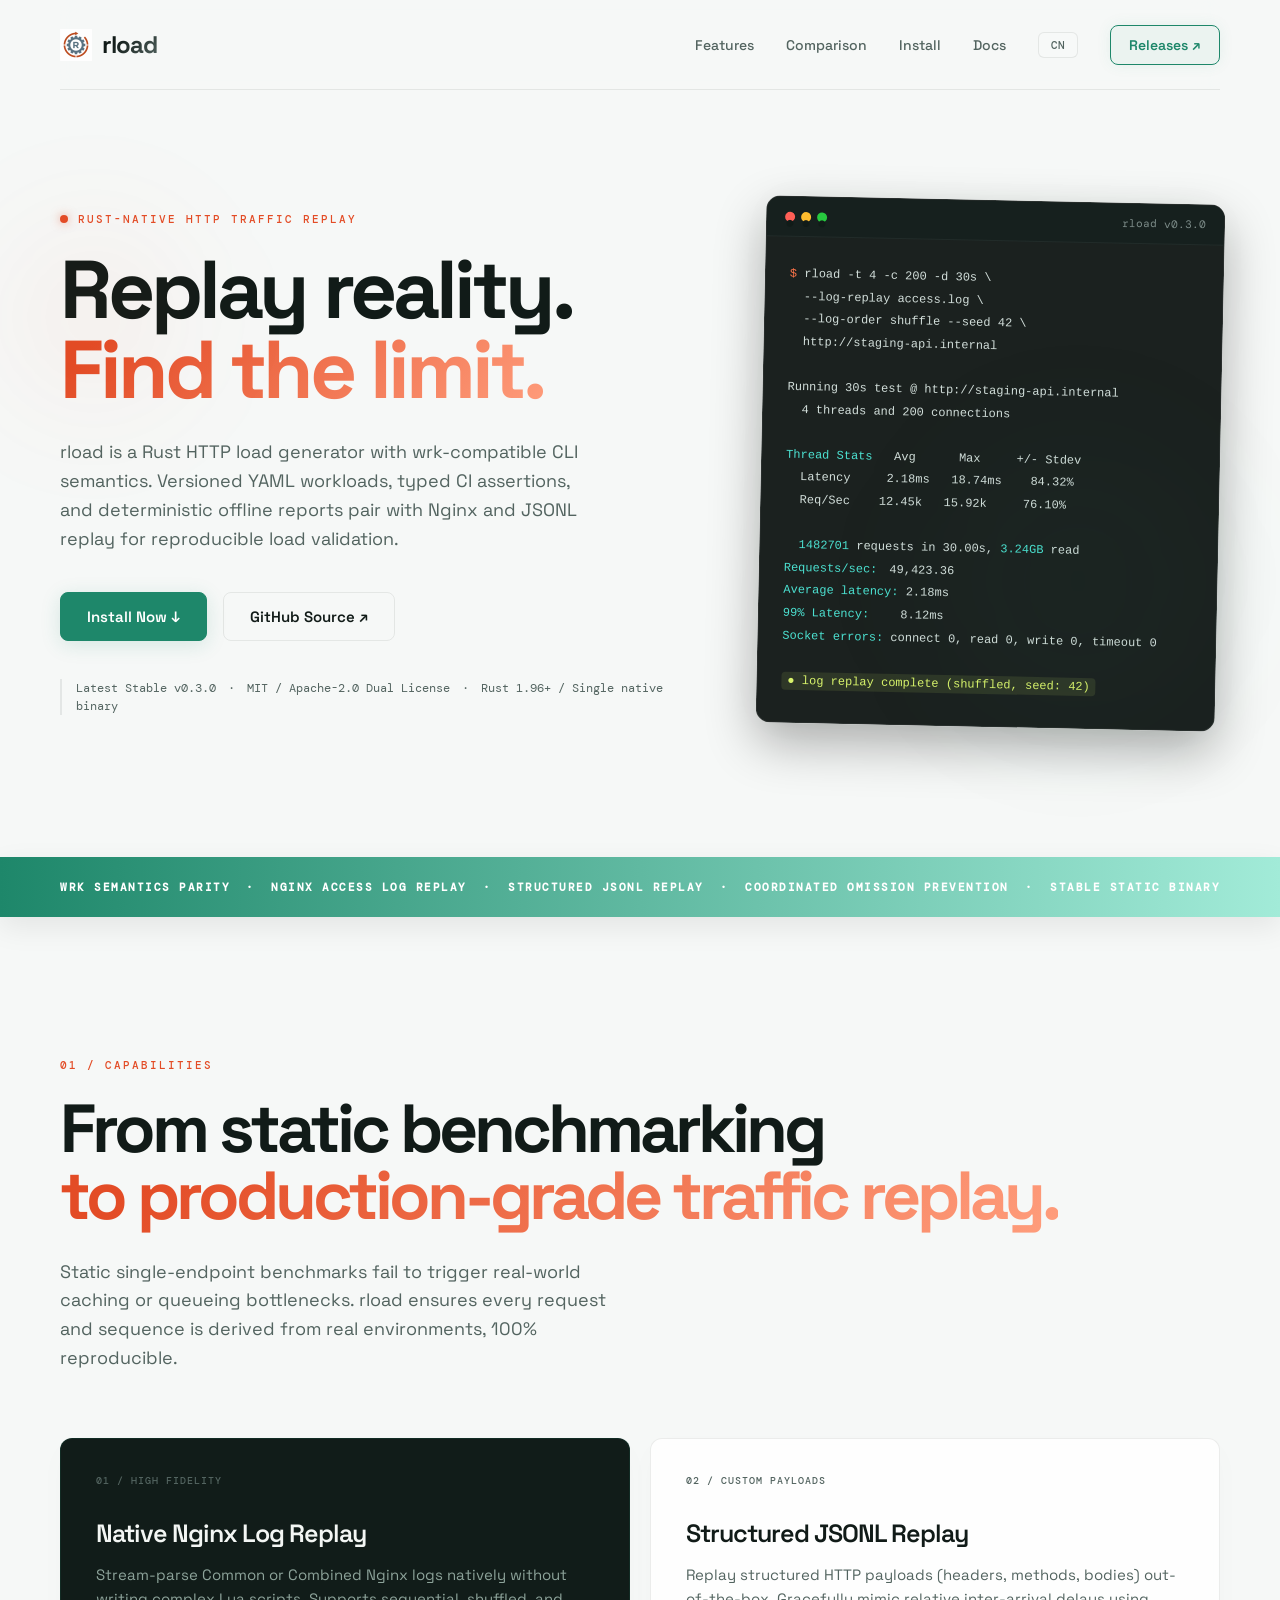
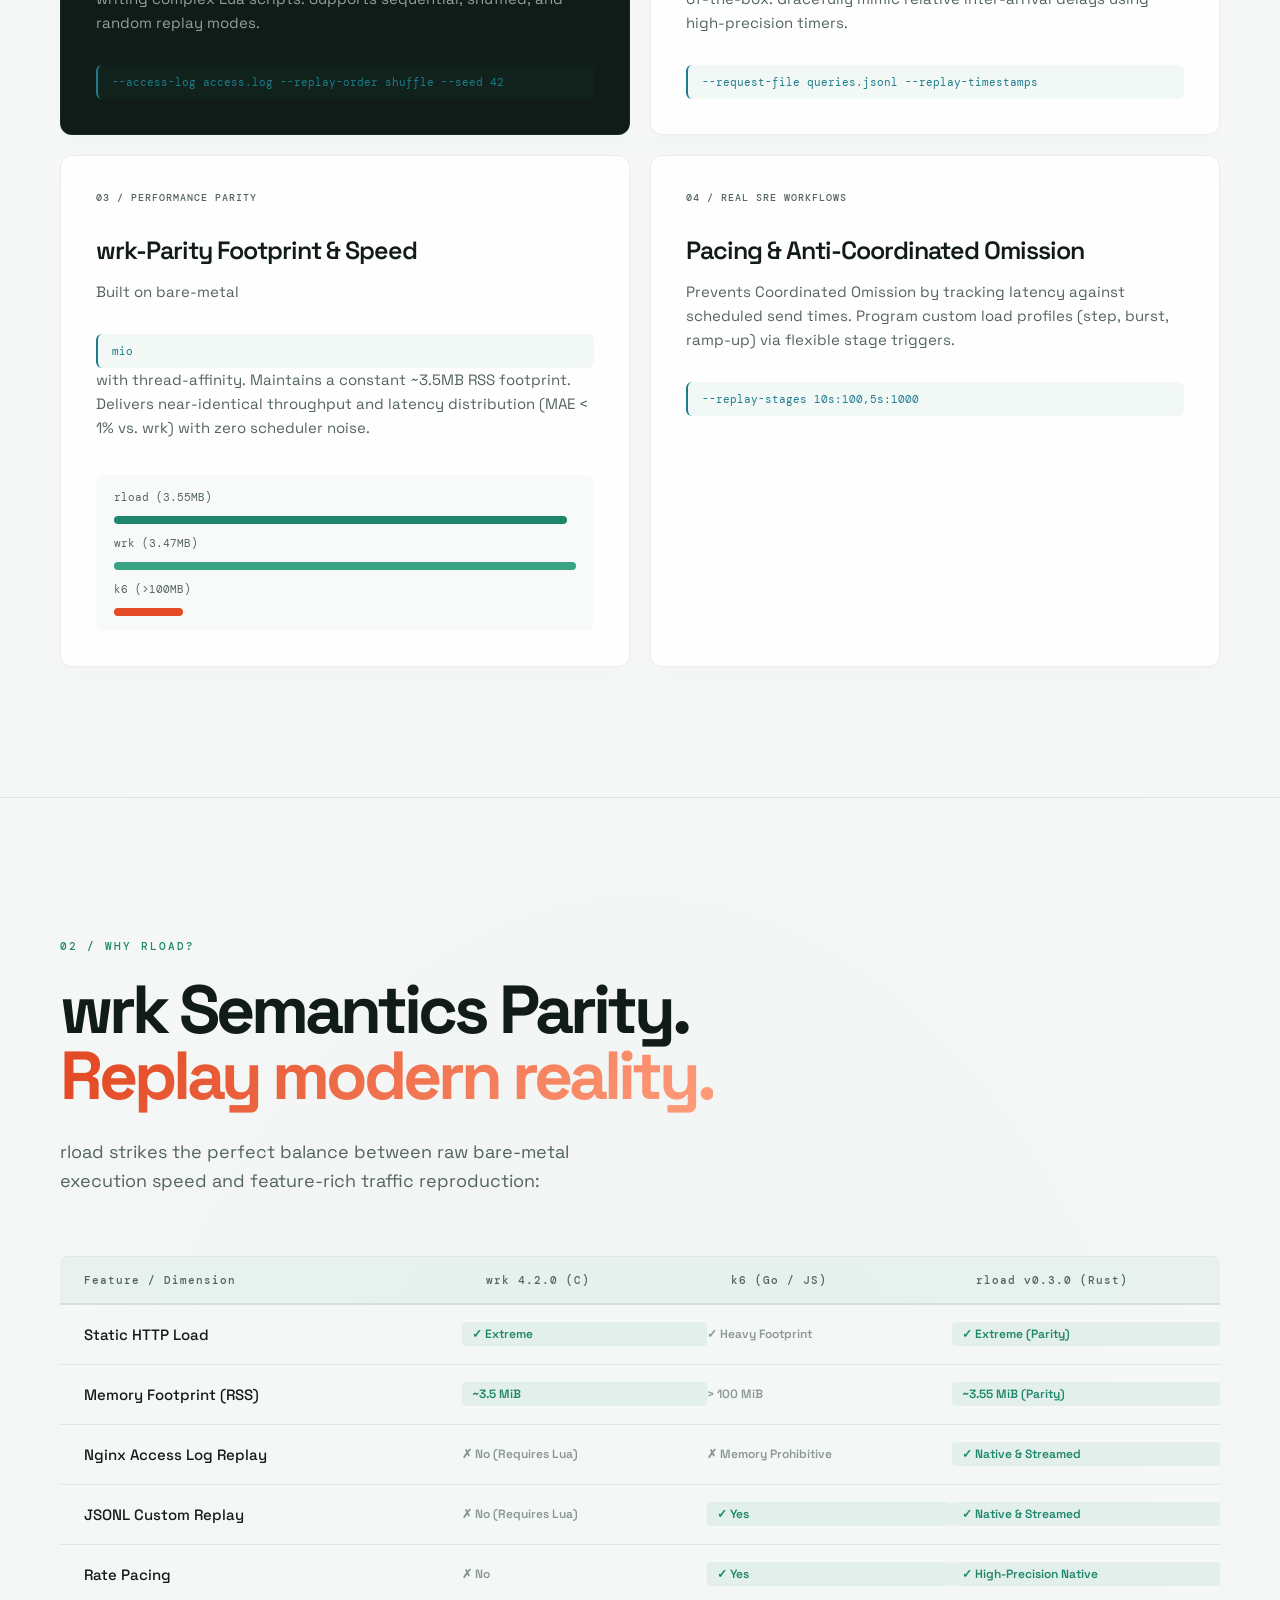
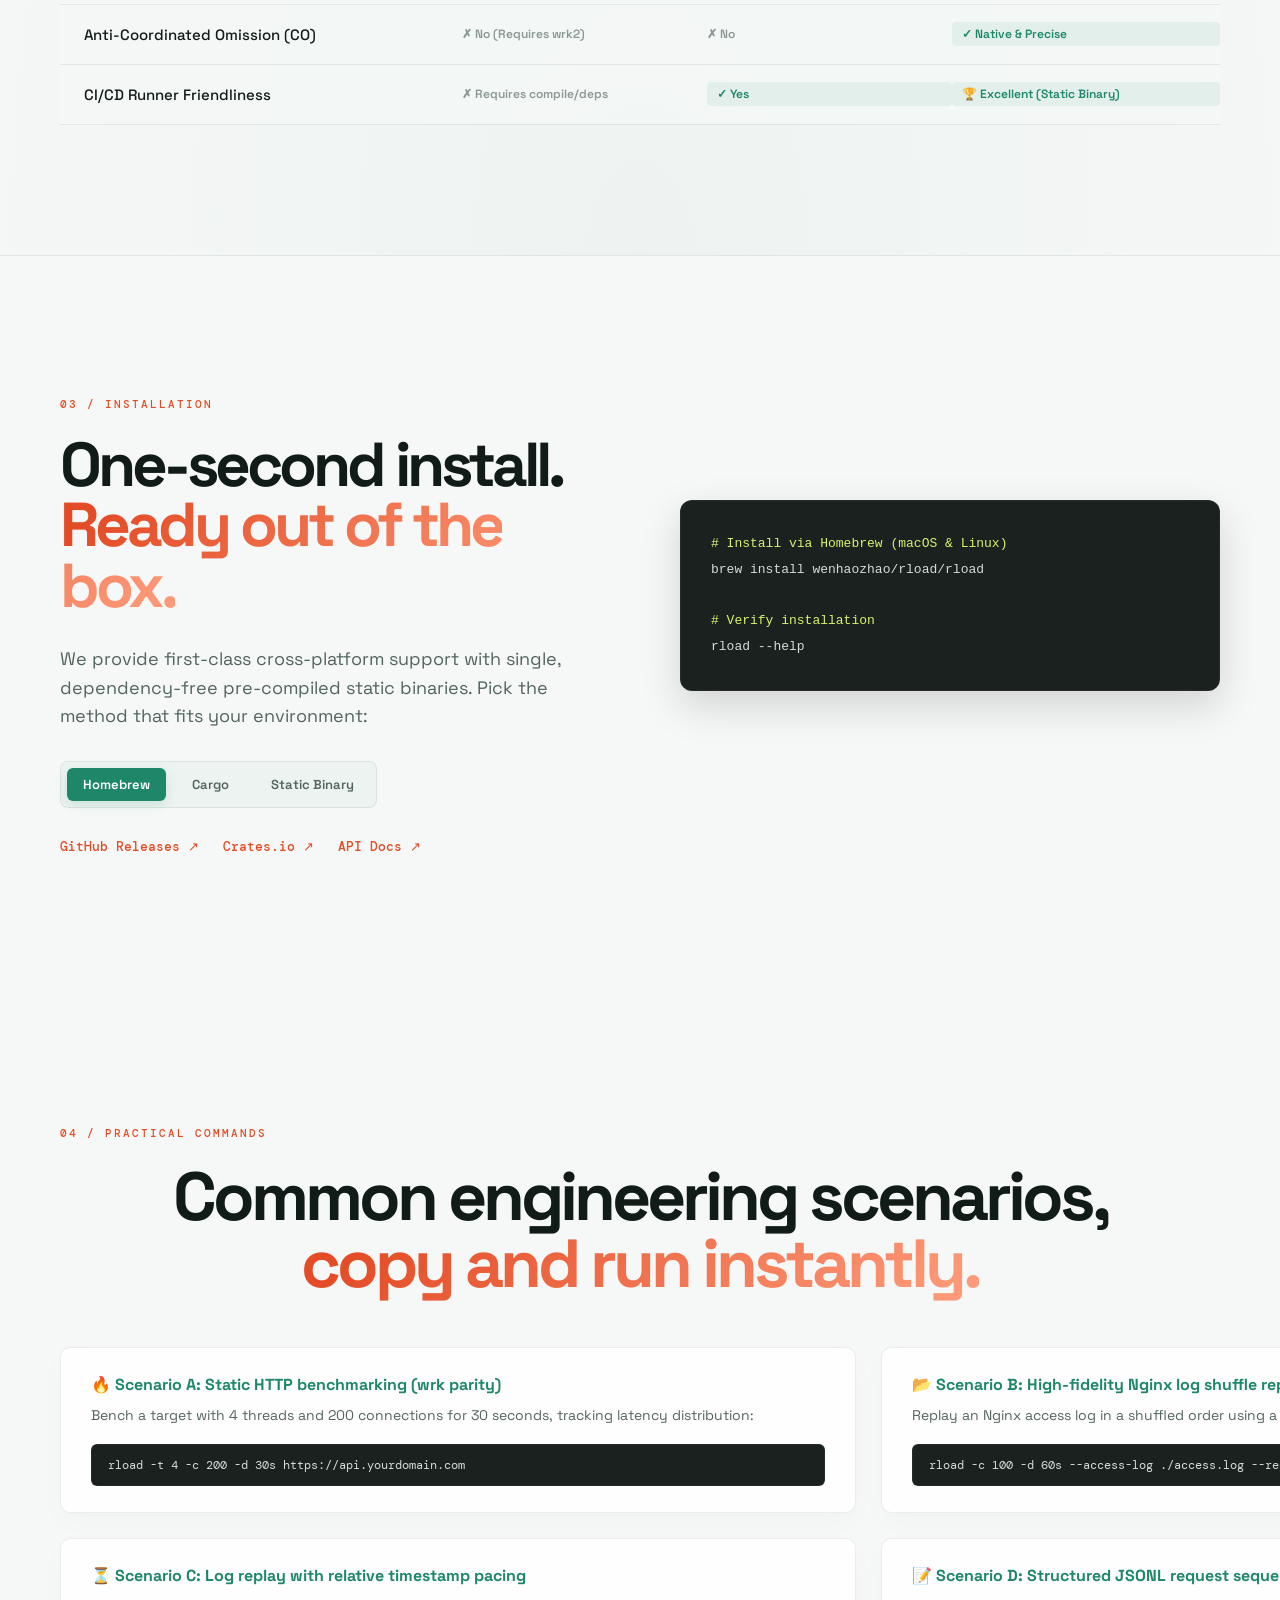
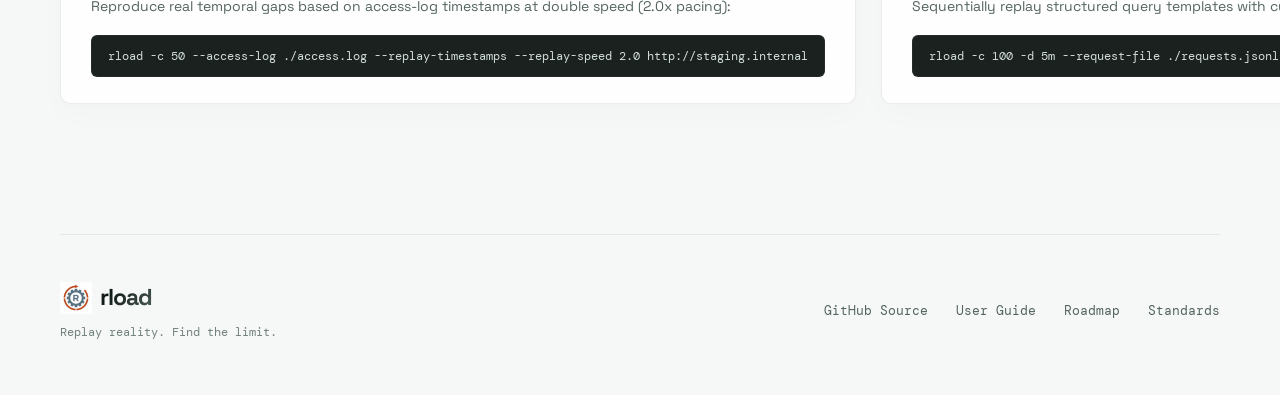
==== commit a072a06a: "chore: prepare v0.3.0 stable release" ====
--- a/website/index.html
+++ b/website/index.html
@@ -4,7 +4,7 @@
   <meta charset="utf-8">
   <meta name="viewport" content="width=device-width,initial-scale=1">
   <meta name="description" content="rload: Rust-native high-performance HTTP load generator and high-fidelity traffic replay engine.">
-  <title>rload 0.3.0-rc.1 · Replay reality. Find the limit.</title>
+  <title>rload 0.3.0 · Replay reality. Find the limit.</title>
   <link rel="stylesheet" href="styles.css">
 </head>
 <body>
@@ -35,14 +35,14 @@
           <a class="button primary" href="#install">Install Now ↓</a>
           <a class="button" href="https://github.com/wenhaozhao/rload" target="_blank" rel="noopener noreferrer">GitHub Source ↗</a>
         </div>
-        <p class="meta">Latest Release v0.3.0-rc.1　·　MIT / Apache-2.0 Dual License　·　Rust 1.96+ / Single native binary</p>
+        <p class="meta">Latest Stable v0.3.0　·　MIT / Apache-2.0 Dual License　·　Rust 1.96+ / Single native binary</p>
       </div>
 
       <!-- Terminal Preview -->
       <div class="terminal" id="terminal-preview">
         <div class="term-head">
           <span>●</span><span>●</span><span>●</span>
-          <b>rload v0.3.0-rc.1</b>
+          <b>rload v0.3.0</b>
         </div>
         <pre><code><em>$</em> rload -t 4 -c 200 -d 30s \<br>  --log-replay access.log \<br>  --log-order shuffle --seed 42 \<br>  http://staging-api.internal<br><br>Running 30s test @ http://staging-api.internal<br>  4 threads and 200 connections<br><br><strong>Thread Stats</strong>   Avg      Max     +/- Stdev<br>  Latency     2.18ms   18.74ms    84.32%<br>  Req/Sec    12.45k   15.92k     76.10%<br><br>  <strong>1482701</strong> requests in 30.00s, <strong>3.24GB</strong> read<br><strong>Requests/sec:</strong>　49,423.36<br><strong>Average latency:</strong> 2.18ms<br><strong>99% Latency:</strong>　　 8.12ms<br><strong>Socket errors:</strong> connect 0, read 0, write 0, timeout 0<br><br><mark>● log replay complete (shuffled, seed: 42)</mark></code></pre>
       </div>
@@ -116,7 +116,7 @@
             <span>Feature / Dimension</span>
             <span>wrk 4.2.0 (C)</span>
             <span>k6 (Go / JS)</span>
-            <span>rload v0.3.0-rc.1 (Rust)</span>
+            <span>rload v0.3.0 (Rust)</span>
           </div>
           <div>
             <span>Static HTTP Load</span>
@@ -192,7 +192,7 @@
         <pre class="install-code" id="code-cargo"><code><span># Install via cargo (for Rust toolchains)</span><br>cargo install rload<br><br><span># Ensure ~/.cargo/bin is in your PATH</span><br>rload --help</code></pre>
         
         <!-- Static Binary Tab Code -->
-        <pre class="install-code" id="code-binary"><code><span># For container & minimal server environments</span><br><span># 1. Download the archive for your architecture from GitHub Releases</span><br><span># 2. Extract and move the binary into your PATH, e.g.:</span><br>tar -xvf rload-v0.3.0-rc.1-x86_64-unknown-linux-gnu.tar.gz<br>sudo mv rload /usr/local/bin/<br><br><span># 3. Verify execution</span><br>rload --help</code></pre>
+        <pre class="install-code" id="code-binary"><code><span># For container & minimal server environments</span><br><span># 1. Download the archive for your architecture from GitHub Releases</span><br><span># 2. Extract and move the binary into your PATH, e.g.:</span><br>tar -xvf rload-v0.3.0-x86_64-unknown-linux-gnu.tar.gz<br>sudo mv rload /usr/local/bin/<br><br><span># 3. Verify execution</span><br>rload --help</code></pre>
       </div>
     </section>
 
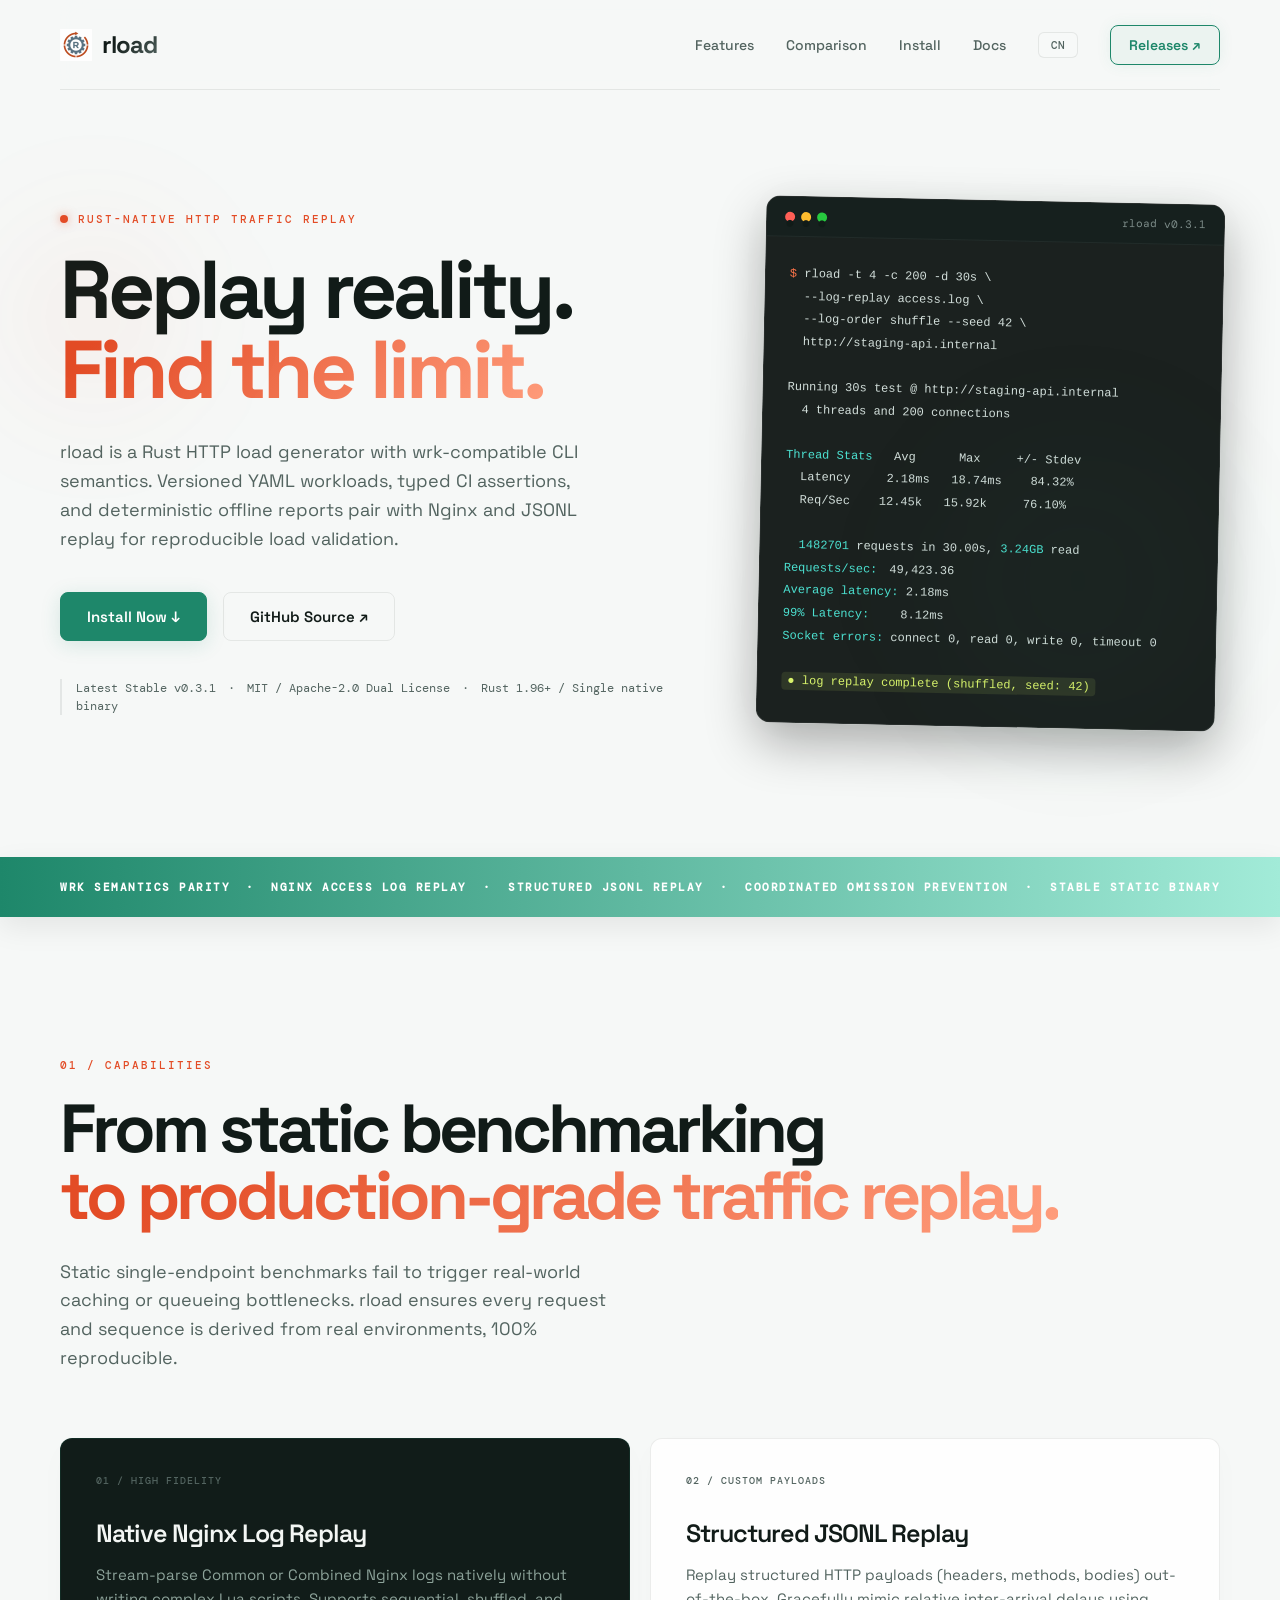
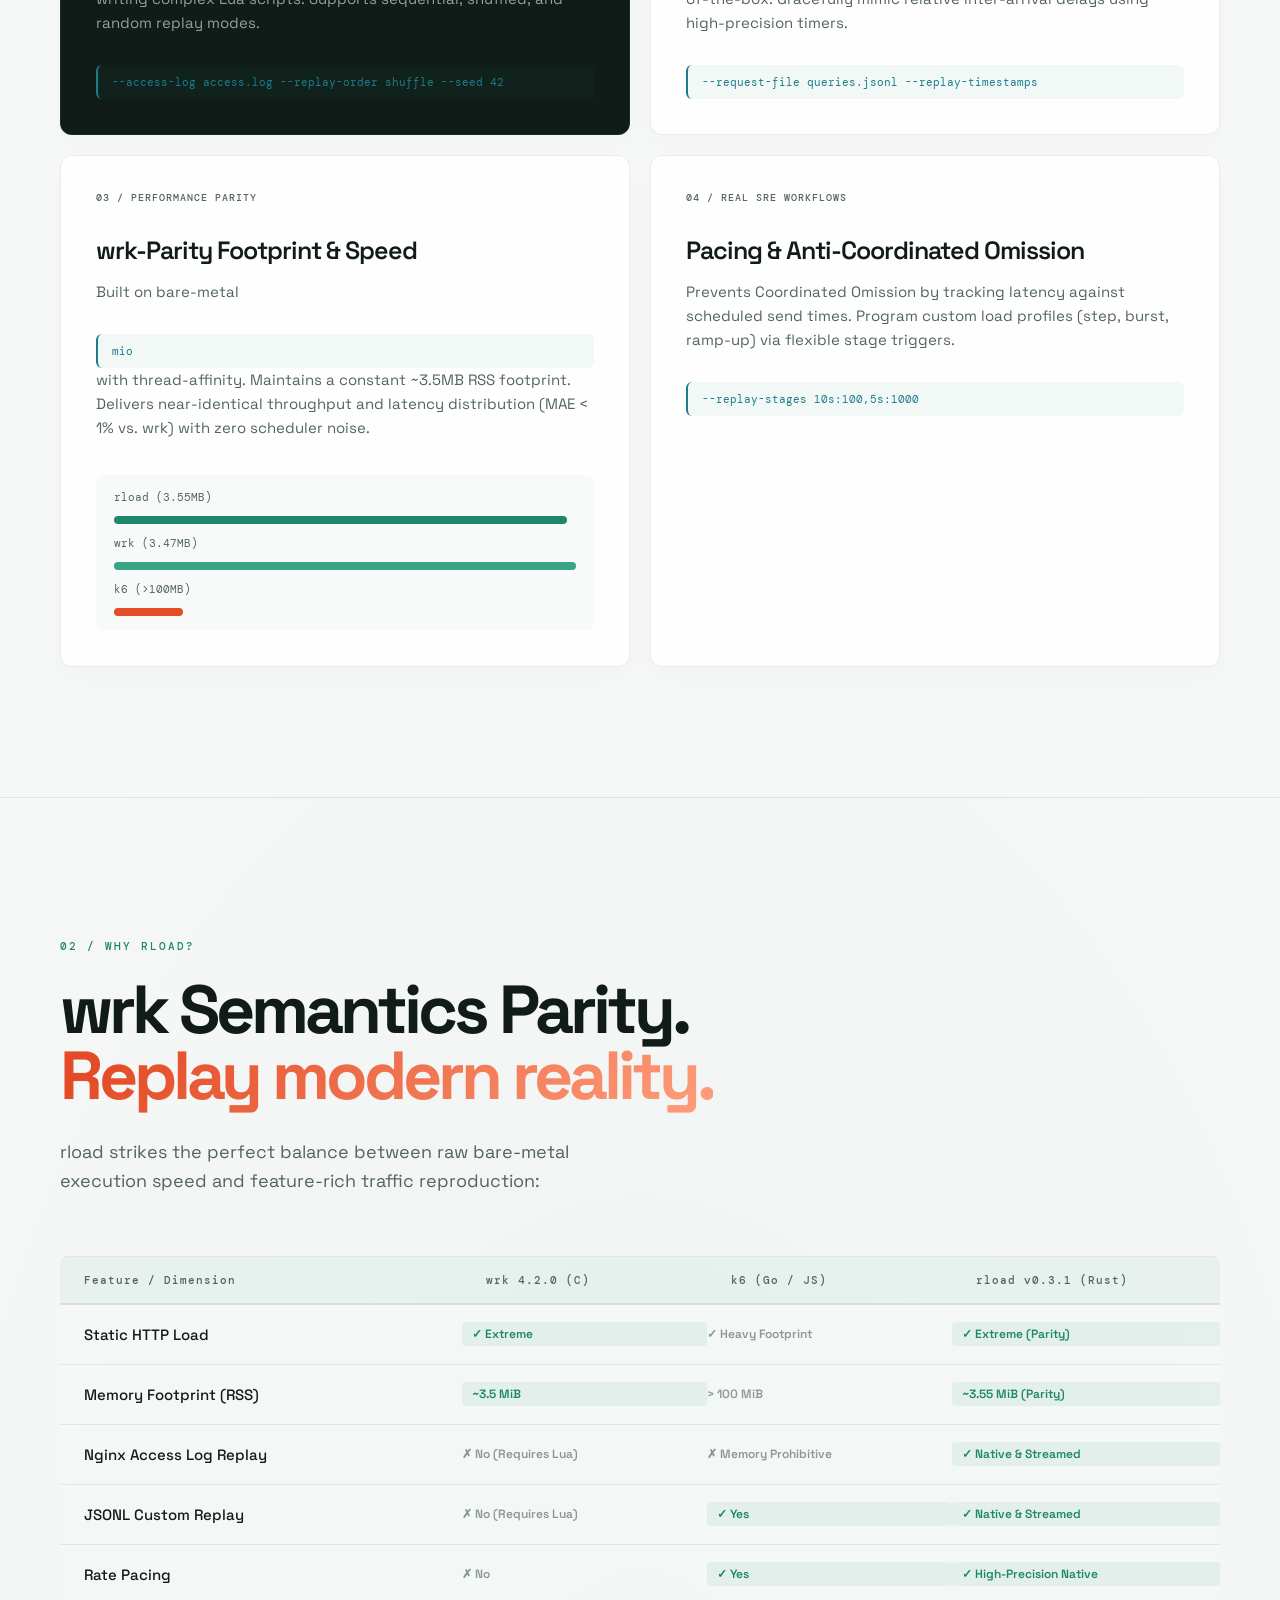
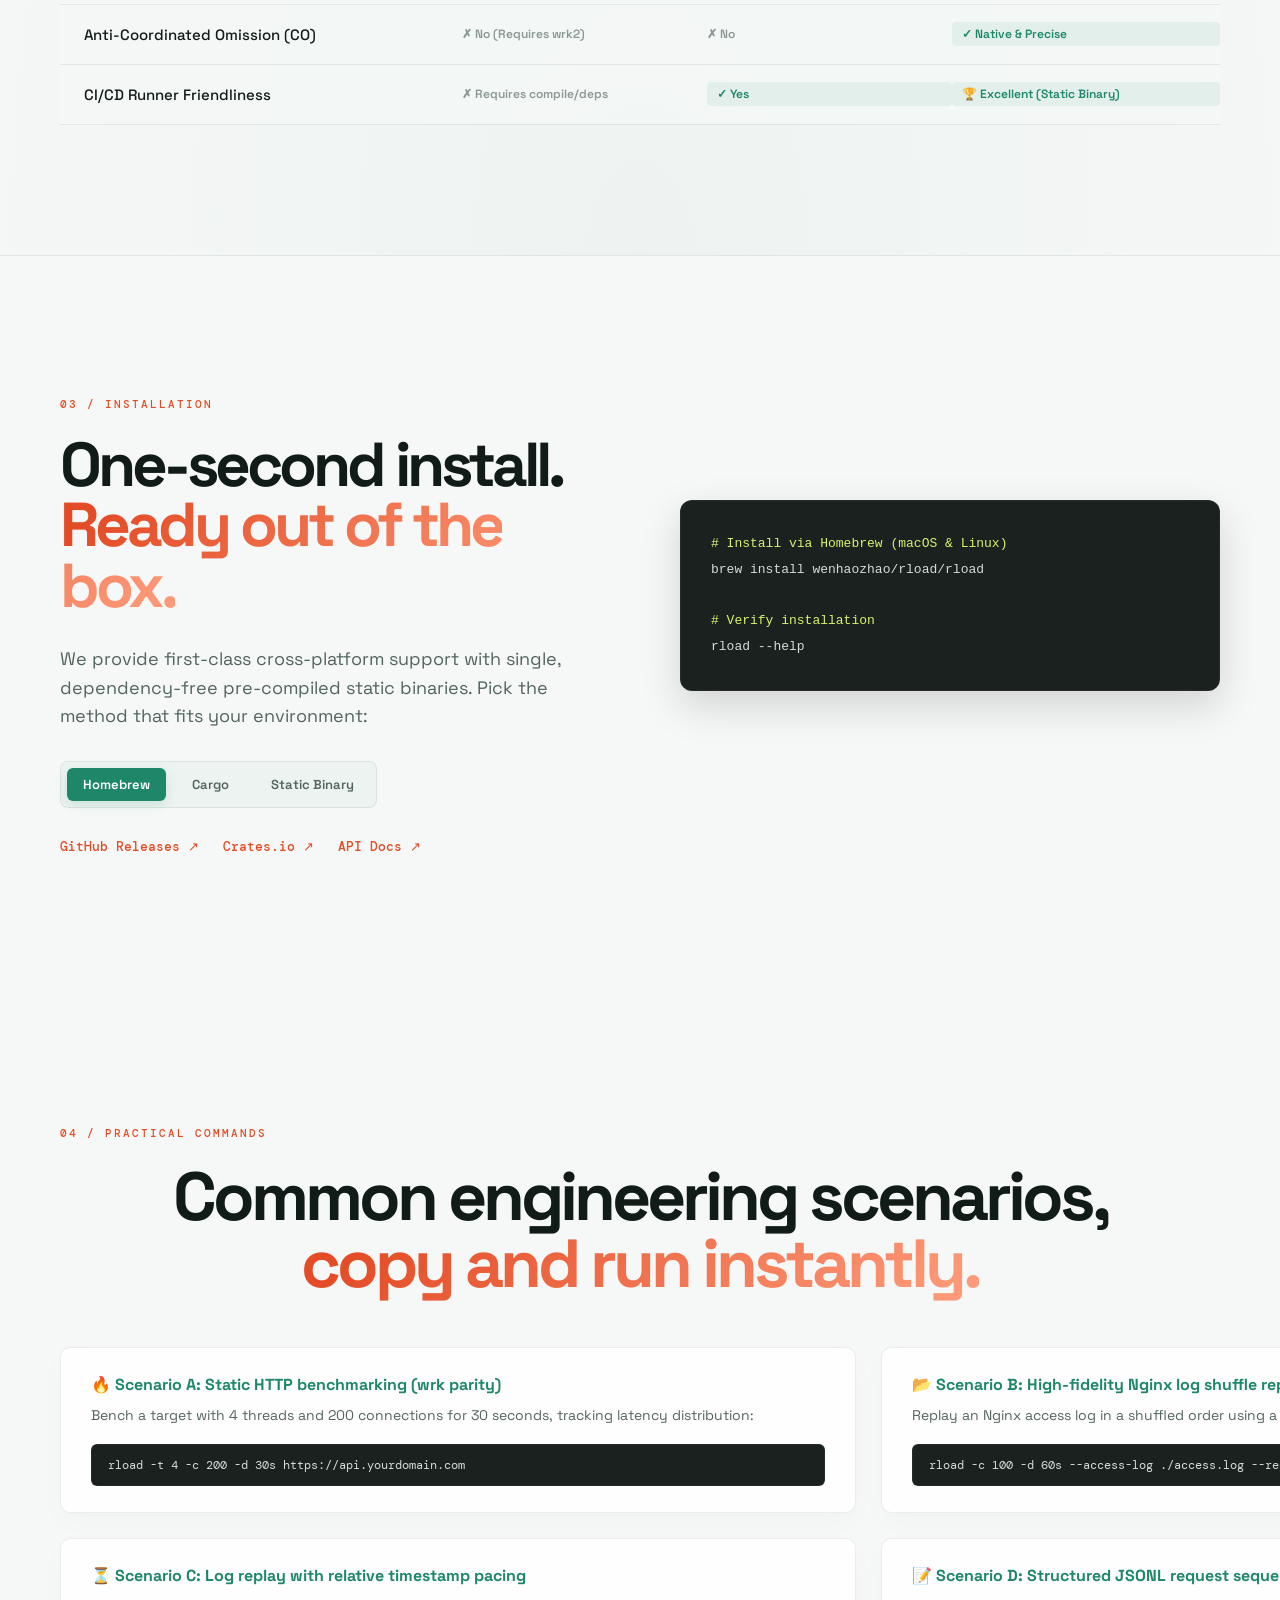
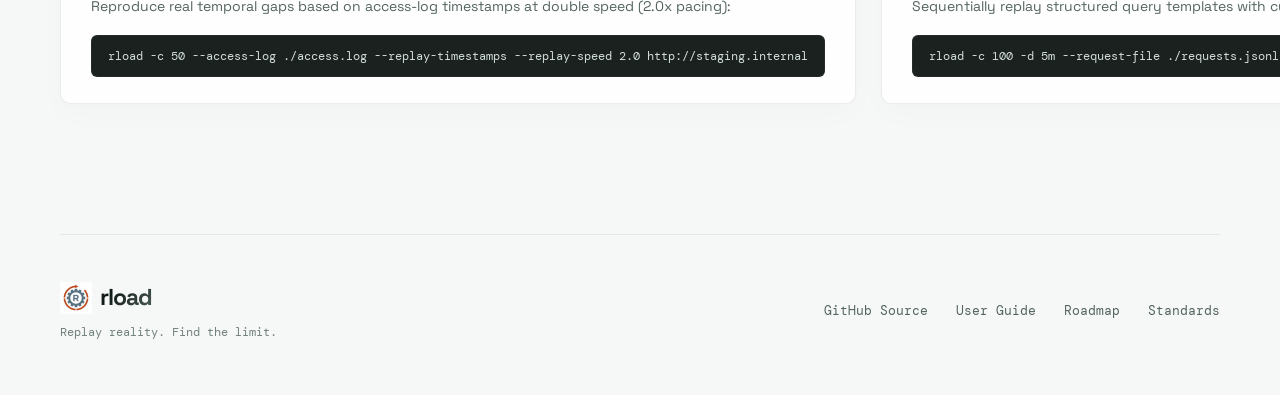
==== commit 0a536d68: "Update website and docs for rload 0.3.1" ====
--- a/website/index.html
+++ b/website/index.html
@@ -4,7 +4,7 @@
   <meta charset="utf-8">
   <meta name="viewport" content="width=device-width,initial-scale=1">
   <meta name="description" content="rload: Rust-native high-performance HTTP load generator and high-fidelity traffic replay engine.">
-  <title>rload 0.3.0 · Replay reality. Find the limit.</title>
+  <title>rload 0.3.1 · Replay reality. Find the limit.</title>
   <link rel="stylesheet" href="styles.css">
 </head>
 <body>
@@ -35,14 +35,14 @@
           <a class="button primary" href="#install">Install Now ↓</a>
           <a class="button" href="https://github.com/wenhaozhao/rload" target="_blank" rel="noopener noreferrer">GitHub Source ↗</a>
         </div>
-        <p class="meta">Latest Stable v0.3.0　·　MIT / Apache-2.0 Dual License　·　Rust 1.96+ / Single native binary</p>
+        <p class="meta">Latest Stable v0.3.1　·　MIT / Apache-2.0 Dual License　·　Rust 1.96+ / Single native binary</p>
       </div>
 
       <!-- Terminal Preview -->
       <div class="terminal" id="terminal-preview">
         <div class="term-head">
           <span>●</span><span>●</span><span>●</span>
-          <b>rload v0.3.0</b>
+          <b>rload v0.3.1</b>
         </div>
         <pre><code><em>$</em> rload -t 4 -c 200 -d 30s \<br>  --log-replay access.log \<br>  --log-order shuffle --seed 42 \<br>  http://staging-api.internal<br><br>Running 30s test @ http://staging-api.internal<br>  4 threads and 200 connections<br><br><strong>Thread Stats</strong>   Avg      Max     +/- Stdev<br>  Latency     2.18ms   18.74ms    84.32%<br>  Req/Sec    12.45k   15.92k     76.10%<br><br>  <strong>1482701</strong> requests in 30.00s, <strong>3.24GB</strong> read<br><strong>Requests/sec:</strong>　49,423.36<br><strong>Average latency:</strong> 2.18ms<br><strong>99% Latency:</strong>　　 8.12ms<br><strong>Socket errors:</strong> connect 0, read 0, write 0, timeout 0<br><br><mark>● log replay complete (shuffled, seed: 42)</mark></code></pre>
       </div>
@@ -116,7 +116,7 @@
             <span>Feature / Dimension</span>
             <span>wrk 4.2.0 (C)</span>
             <span>k6 (Go / JS)</span>
-            <span>rload v0.3.0 (Rust)</span>
+            <span>rload v0.3.1 (Rust)</span>
           </div>
           <div>
             <span>Static HTTP Load</span>
